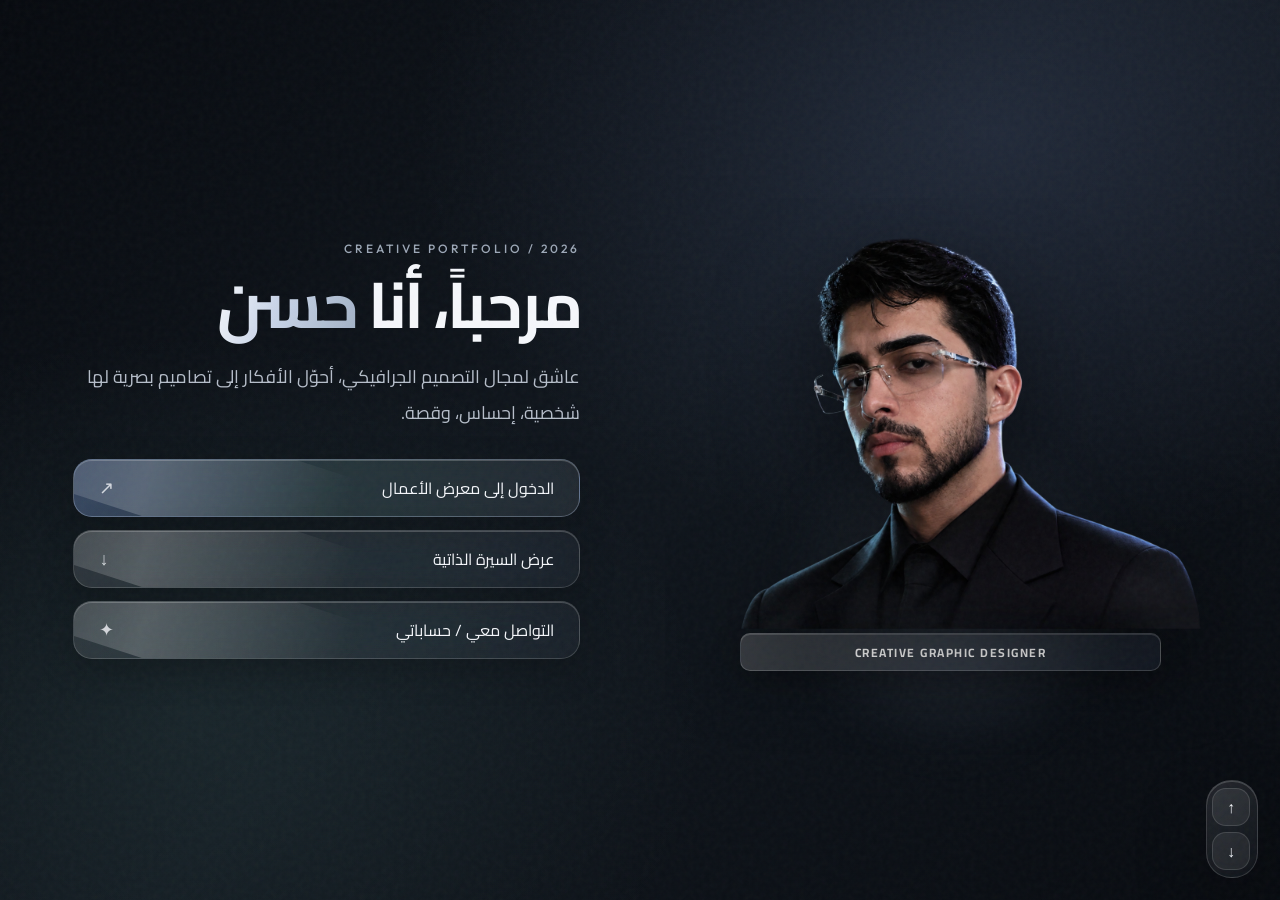
==== index.html @ 88350127 "Adjust portrait label positioning and sizing" ====
<!DOCTYPE html>
<html lang="ar" dir="rtl">
<head>
<meta charset="UTF-8">
<meta name="viewport" content="width=device-width, initial-scale=1.0">
<title>PaiN — Graphic Designer</title>
<style>
@import url('https://fonts.googleapis.com/css2?family=Cairo:wght@400;500;600;700&family=Outfit:wght@400;500;600;700&display=swap');

:root{
  --bg:#080b10;
  --bg2:#10161d;
  --text:#f5f7fb;
  --muted:#a8b0bd;
  --line:rgba(255,255,255,.13);
  --glass:rgba(255,255,255,.065);
  --glass2:rgba(255,255,255,.095);
  --accent:#b9c9ff;
  --accent2:#c8fff2;
  --radius:30px;

  /* حجم صورة الشخصية — غيّر الرقم فقط */
  --portrait-size: min(85vw, 700px);
}

*{box-sizing:border-box}
html{scroll-behavior:smooth}
body{
  margin:0;
  min-width:320px;
  color:var(--text);
  background:
    radial-gradient(900px 650px at 78% 15%, rgba(155,180,255,.13), transparent 65%),
    radial-gradient(800px 600px at 15% 80%, rgba(160,255,235,.07), transparent 65%),
    linear-gradient(135deg,#070a0f 0%,#10161d 48%,#080b10 100%);
  font-family:Cairo,Arial,sans-serif;
  overflow-x:hidden;
}
button,a{font:inherit}
a{text-decoration:none;color:inherit}
button{border:0;color:inherit;cursor:pointer}

.noise{
  position:fixed;inset:0;pointer-events:none;opacity:.035;z-index:100;
  background-image:url("data:image/svg+xml,%3Csvg viewBox='0 0 180 180' xmlns='http://www.w3.org/2000/svg'%3E%3Cfilter id='n'%3E%3CfeTurbulence type='fractalNoise' baseFrequency='.9' numOctaves='4' stitchTiles='stitch'/%3E%3C/filter%3E%3Crect width='100%25' height='100%25' filter='url(%23n)'/%3E%3C/svg%3E");
}
.wrap{width:min(1240px,92vw);margin:auto}
.glass{
  background:linear-gradient(135deg,rgba(255,255,255,.105),rgba(255,255,255,.035));
  border:1px solid rgba(255,255,255,.15);
  box-shadow:inset 0 1px 0 rgba(255,255,255,.18),0 25px 70px rgba(0,0,0,.28);
  backdrop-filter:blur(24px) saturate(140%);
  -webkit-backdrop-filter:blur(24px) saturate(140%);
}
.glass-btn{
  position:relative;overflow:hidden;
  display:inline-flex;align-items:center;justify-content:center;gap:12px;
  min-height:58px;padding:0 25px;border-radius:19px;
  background:linear-gradient(120deg,rgba(255,255,255,.12),rgba(255,255,255,.045));
  border:1px solid rgba(255,255,255,.16);
  box-shadow:inset 0 1px 0 rgba(255,255,255,.2),0 12px 35px rgba(0,0,0,.22);
  backdrop-filter:blur(20px) saturate(145%);
  transition:.35s ease;
}
.glass-btn:before{
  content:"";position:absolute;inset:-80% 45% auto -25%;height:180%;
  background:linear-gradient(90deg,transparent,rgba(255,255,255,.2),transparent);
  transform:rotate(18deg);transition:.6s ease;pointer-events:none;
}
.glass-btn:hover{transform:translateY(-3px);border-color:rgba(210,225,255,.34);box-shadow:inset 0 1px 0 rgba(255,255,255,.25),0 18px 45px rgba(0,0,0,.32)}
.glass-btn:hover:before{left:105%}
.primary{background:linear-gradient(110deg,rgba(150,185,255,.3),rgba(195,255,240,.13),rgba(255,255,255,.08));border-color:rgba(205,225,255,.3)}
.eyebrow{font:500 12px Outfit,Arial;letter-spacing:.25em;color:#9da8b7;text-transform:uppercase}
.muted{color:var(--muted)}

#home{
  min-height:100vh;display:grid;place-items:center;position:relative;padding:55px 0;
}
.home-grid{
  width:min(1400px,94vw);display:grid;grid-template-columns:1fr 1fr;
  align-items:center;gap:50px;direction:ltr;
}
.home-copy{direction:rtl;padding:35px}
.home-copy h1{font-size:clamp(40px,5vw,76px);line-height:1.08;margin:15px 0 18px;letter-spacing:-.04em}
.home-copy h1 span{
  background:linear-gradient(110deg,#fff,#c8d4e8 45%,#9eaec2);
  -webkit-background-clip:text;background-clip:text;color:transparent;
}
.home-copy p{font-size:18px;line-height:2;color:#b6beca;max-width:600px;margin:0 0 28px}
.home-actions{display:grid;gap:13px;max-width:510px}
.home-actions .glass-btn{justify-content:space-between;text-align:right}
.home-actions .icon{font-size:18px;opacity:.8}
.portrait-side{min-height:650px;display:grid;place-items:end center;position:relative}
.portrait-glow{position:absolute;width:65%;aspect-ratio:1;border-radius:50%;background:radial-gradient(circle,rgba(190,215,255,.16),transparent 65%);filter:blur(25px)}
.portrait{
  width:var(--portrait-size);max-width:100%;height:auto;max-height:78vh;object-fit:contain;
  position:relative;z-index:2;
   -webkit-mask-image:linear-gradient(
    to bottom,
    #000 70%,
    rgba(0,0,0,.8) 82%,
    transparent 100%
  );
  mask-image:linear-gradient(
    to bottom,
    #000 70%,
    rgba(0,0,0,.8) 82%,
    transparent 100%
  );
  mask-image:linear-gradient(to bottom,#000 70%,rgba(0,0,0,.72) 82%,transparent 100%);
  filter:drop-shadow(0 35px 50px rgba(0,0,0,.5));
}
.portrait-label{
  position:absolute;
  right:14%;
  bottom:16%;
  width:73%;
  height:38px;

  display:flex;
  align-items:center;
  justify-content:center;

  padding:0 18px;
  box-sizing:border-box;

  border:1px solid rgba(255,255,255,.18);
  border-radius:10px;

  background:linear-gradient(
    135deg,
    rgba(255,255,255,.18),
    rgba(150,190,255,.08)
  );

  backdrop-filter:blur(10px);
  -webkit-backdrop-filter:blur(10px);

  box-shadow:
    inset 0 1px 0 rgba(255,255,255,.15),
    0 10px 30px rgba(0,0,0,.25);

  color:#fff;
  font-size:12px;
  font-weight:700;
  letter-spacing:1.5px;
  white-space:nowrap;
}

#portfolio{display:none;min-height:100vh}
#portfolio.active{display:block;animation:pageIn .7s ease both}
@keyframes pageIn{from{opacity:0;transform:translateY(25px)}to{opacity:1;transform:none}}
.nav{
  position:sticky;top:15px;z-index:20;width:min(1240px,92vw);margin:15px auto 0;
  border-radius:22px;padding:10px;display:flex;justify-content:space-between;align-items:center;
}
.brand{font:700 22px Outfit,Arial;letter-spacing:.04em}
.nav small{color:#9ca7b6}
.hero{padding:120px 0 55px;text-align:center}
.hero h2{
  font-size:clamp(70px,12vw,120px);line-height:1.4;margin:0 auto 25px;max-width:1100px;
  font-weight:600;letter-spacing:-.055em;
  background:linear-gradient(120deg,#fff 5%,#d9e0ea 48%,#aab8c8 100%);
  -webkit-background-clip:text;background-clip:text;color:transparent;
}
.hero h2 .line{display:block}
.hero p{color:#aeb6c3;max-width:700px;margin:0 auto 30px;line-height:2;font-size:16px}
.hero-actions{display:flex;justify-content:center;gap:12px;flex-wrap:wrap}

.explore-panel{
  max-height:0;opacity:0;overflow:hidden;transform:translateY(-20px);
  transition:.55s ease;margin:auto;width:min(1050px,92vw);
}
.explore-panel.open{max-height:500px;opacity:1;transform:none;margin-top:28px}
.category-grid{display:grid;grid-template-columns:repeat(4,1fr);gap:10px;padding:12px;border-radius:27px}
.category{
  min-height:100px;border-radius:20px;display:grid;place-items:center;text-align:center;
  background:linear-gradient(135deg,rgba(255,255,255,.08),rgba(255,255,255,.025));
  border:1px solid rgba(255,255,255,.11);transition:.3s;
}
.category:hover{background:linear-gradient(135deg,rgba(190,210,255,.16),rgba(255,255,255,.04));transform:translateY(-3px)}

.gallery{padding:55px 0 130px}
.filters{display:flex;gap:10px;flex-wrap:wrap;margin-bottom:28px}
.filter{padding:11px 18px;border-radius:14px;background:rgba(255,255,255,.045);border:1px solid var(--line);color:#aeb6c3;transition:.25s}
.filter.active,.filter:hover{color:white;background:rgba(255,255,255,.1)}
.gallery-grid{
  display:grid;
  grid-template-columns:repeat(4, minmax(0, 1fr));
  gap:18px;
  align-items:start;
}
.card{
  break-inside:avoid;margin:0 0 18px;position:relative;border-radius:24px;overflow:hidden;
  background:#11161d;border:1px solid rgba(255,255,255,.1);
  box-shadow:0 20px 50px rgba(0,0,0,.25);
}
.card img{display:block;width:100%;height:auto;transition:.5s}
.img-error{padding:35px 15px;text-align:center;color:#9da7b5;font-size:13px;direction:ltr}
.card:hover img{transform:scale(1.025)}
.card{cursor:zoom-in}

.landscape-pair{
  display:grid;
  gap:18px;
  align-content:start;
  min-width:0;
}
.landscape-pair .card{
  margin:0;
}
.landscape-pair.hidden{
  display:none;
}

.lightbox{
  position:fixed;inset:0;z-index:200;display:none;place-items:center;
  padding:25px;background:rgba(3,6,10,.88);backdrop-filter:blur(12px);
  -webkit-backdrop-filter:blur(12px);cursor:zoom-out;
}
.lightbox.open{display:grid;animation:lightboxIn .25s ease both}
.lightbox img{
  display:block;max-width:94vw;max-height:94vh;width:auto;height:auto;
  object-fit:contain;border-radius:12px;box-shadow:0 30px 90px rgba(0,0,0,.6);
  cursor:default;
}
@keyframes lightboxIn{from{opacity:0}to{opacity:1}}

.empty{padding:70px 20px;text-align:center;color:#8994a4;border:1px dashed var(--line);border-radius:25px;display:none}
.card.hidden{display:none}

.contact{
  padding:90px 0 140px;display:grid;grid-template-columns:1fr 1fr;gap:20px;
}
.contact-box{padding:45px;border-radius:32px}
.contact h3{font-size:38px;margin:0 0 10px}
.contact p{color:#9da7b5;line-height:1.9}
.contact-actions{display:flex;gap:12px;flex-wrap:wrap}

.floating{
  position:fixed;right:22px;bottom:22px;z-index:50;width:52px;padding:7px;border-radius:25px;
  display:grid;gap:6px;
}
.float-btn{width:38px;height:38px;border-radius:14px;background:rgba(255,255,255,.07);border:1px solid rgba(255,255,255,.13);transition:.25s}
.float-btn:hover{background:rgba(255,255,255,.15)}

.reveal{opacity:0;transform:translateY(28px);transition:.7s ease}
.reveal.show{opacity:1;transform:none}

@media(max-width:800px){
  .home-grid{grid-template-columns:1fr;gap:0}
  #home{padding:0 0 50px}
  .portrait-side{order:-1;min-height:54vh}
  .portrait{width:min(82vw,520px);max-height:54vh}
  .portrait-label{bottom:10px}
  .home-copy{text-align:center;padding:15px 10px}
  .home-copy h1{font-size:42px}
  .home-copy p{font-size:15px}
  .home-actions{margin:auto}
  .home-actions .glass-btn{justify-content:center}
  .nav{position:relative}
  .hero{padding:70px 0 35px}
  .hero h2{font-size:45px}
  .category-grid{grid-template-columns:1fr 1fr}
  .gallery-grid{grid-template-columns:repeat(2,minmax(0,1fr));gap:10px}
  .landscape-pair{gap:10px}
  .contact{grid-template-columns:1fr;padding-bottom:100px}
  .contact-box{padding:30px}
}
@media(max-width:480px){
  .category-grid{grid-template-columns:1fr}
  .hero h2{font-size:38px}
  .glass-btn{width:100%}
  .hero-actions{display:grid}
}
</style>
</head>
<body>
<div class="noise"></div>

<section id="home">
  <div class="home-grid">
    <div class="home-copy">
      <div class="eyebrow">CREATIVE PORTFOLIO / 2026</div>
      <h1>مرحباً، أنا <span>حسن</span></h1>
      <p>عاشق لمجال التصميم الجرافيكي، أحوّل الأفكار إلى تصاميم بصرية لها شخصية، إحساس، وقصة.</p>
      <div class="home-actions">
        <button class="glass-btn primary" onclick="openPortfolio()">الدخول إلى معرض الأعمال <span class="icon">↗</span></button>
        <button class="glass-btn" onclick="scrollToContact()">عرض السيرة الذاتية <span class="icon">↓</span></button>
        <button class="glass-btn" onclick="scrollToContact()">التواصل معي / حساباتي <span class="icon">✦</span></button>
      </div>
    </div>

    <div class="portrait-side">
      <div class="portrait-glow"></div>
      <img class="portrait" src="image/1.png" alt="Hassan portrait">
      <div class="portrait-label">CREATIVE GRAPHIC DESIGNER</div>
    </div>
  </div>
</section>

<section id="portfolio">
  <nav class="nav glass">
    <div class="brand">PaiN<span style="opacity:.35">.</span></div>
    <small>GRAPHIC DESIGN / PORTFOLIO</small>
    <button class="glass-btn" style="min-height:42px;padding:0 16px;border-radius:14px" onclick="goHome()">الرئيسية</button>
  </nav>

  <header class="hero wrap reveal">
    <div class="eyebrow">VISUAL STORIES / SELECTED WORK</div>
    <h2><span class="line">أحوّل الأفكار</span><span class="line">إلى تصاميم تُروى</span></h2>
    <p>مساحة مختارة من أعمالي في التصميم الجرافيكي، من المحتوى الرقمي إلى التصاميم المطبوعة والهويات البصرية.</p>
    <div class="hero-actions">
      <button class="glass-btn primary" id="exploreBtn" onclick="toggleExplore()">استكشف أعمالي <span>✦</span></button>
      <button class="glass-btn" onclick="scrollToContact()">تواصل معي <span>↘</span></button>
    </div>

    <div class="explore-panel" id="explorePanel">
      <div class="category-grid glass">
        <button class="category" onclick="filterWorks('Gaming')">Gaming</button>
        <button class="category" onclick="filterWorks('social')">Social Media Posts</button>
        <button class="category" onclick="filterWorks('brand')">Business Card</button>
      </div>
    </div>
  </header>

  <section class="gallery wrap reveal" id="works">
    <div class="filters">
      <button class="filter active" data-filter="all" onclick="filterWorks('all')">الكل</button>
      <button class="filter" data-filter="social" onclick="filterWorks('social')">Social Media Posts</button>
      <button class="filter" data-filter="gaming" onclick="filterWorks('Gaming')">Gaming</button>
      <button class="filter" data-filter="brand" onclick="filterWorks('brand')">Business Card</button>
    </div>

    <div class="gallery-grid" id="gallery"></div>
    <div class="empty" id="empty">أضف صورك إلى مجلد القسم ثم ستظهر هنا تلقائياً عند فتح الموقع.</div>
  </section>

  <section class="contact wrap reveal" id="contact">
    <div class="contact-box glass">
      <div class="eyebrow">CONTACT</div>
      <h3>خلّينا نصنع شيئاً مميزاً.</h3>
      <p>للتعاون، المشاريع، أو الاستفسارات، يمكنك التواصل معي عبر البريد أو حساباتي.</p>
      <div class="contact-actions">
        <a class="glass-btn primary" href="mailto:YOUR_EMAIL@example.com">تواصل معي عبر البريد ↗</a>
        <a class="glass-btn" href="https://instagram.com/" target="_blank" rel="noopener">حساباتي ↗</a>
      </div>
    </div>
    <div class="contact-box glass">
      <div class="eyebrow">ABOUT</div>
      <h3>Graphic Designer</h3>
      <p>تصميم سوشال ميديا، Gaming، Print Design، Business والمزيد. استبدل هذا النص بمعلوماتك وسيرتك المختصرة.</p>
      <button class="glass-btn" onclick="goHome()">العودة للصفحة الرئيسية ↑</button>
    </div>
  </section>
</section>

<div class="lightbox" id="lightbox" aria-hidden="true">
  <img id="lightboxImage" src="" alt="عرض التصميم">
</div>

<div class="floating glass">
  <button class="float-btn" title="إلى الأعلى" onclick="window.scrollTo({top:0,behavior:'smooth'})">↑</button>
  <button class="float-btn" title="إلى الأسفل" onclick="window.scrollTo({top:document.body.scrollHeight,behavior:'smooth'})">↓</button>
</div>

<script>
const folders = {
  social: "image/social/",
  Gaming: "image/Gaming/",
  brand: "image/Business Card/"
};

/*
  ضع أسماء الصور هنا.
  المثال الحالي يجهز صورتين لكل قسم:
  1.jpg و 2.jpg
  ويمكنك إضافة المزيد بنفس الطريقة: "3.jpg", "4.jpg"...
*/
const works = [
  {type:"social", files:["1 (1).jpg","1 (2).jpg","1 (3).jpg","1 (4).jpg","1 (5).jpg","1 (6).jpg","1 (7).jpg","1 (8).jpg","1 (10).jpg","1 (21).jpg","1 (23).jpg","1 (24).jpg","1 (15).jpg","1 (17).jpg","1 (18).jpg","1 (22).jpg","1 (25).jpg","1 (27).jpg","1 (28).jpg","1 (26).jpg","1 (33).jpg","1 (34).jpg","1 (34).jpg","1 (36).jpg","1 (37).jpg","1 (38).jpg","1 (39).jpg","1 (40).jpg","1 (29).jpg","1 (30).jpg","1 (31).jpg","1 (32).jpg","k (1).jpg","k (2).jpg","k (3).jpg","k (4).jpg"]},
  {type:"Gaming", files:["1 (1).jpg","1 (10).jpg","1 (11).jpg","1 (12).jpg","1 (13).jpg","1 (14).jpg","1 (15).jpg","1 (16).jpg","1 (17).jpg"]},
  {type:"brand", files:["1.jpg","1 (1).jpg","1 (2).jpg","1 (3).jpg","1 (4).jpg","1 (5).jpg","1 (6).jpg","1 (7).jpg","1 (8).jpg","1 (9).jpg","1 (10).jpg","1 (11).jpg","1 (12).jpg","1 (13).jpg","1 (14).jpg","1 (15).jpg","1 (16).jpg","1 (17).jpg"]}
];

function organizeGallery(){
  const gallery=document.getElementById("gallery");
  const cards=[...gallery.querySelectorAll(":scope > .card")];

  // Remove old pair wrappers and put cards back directly in the grid.
  gallery.querySelectorAll(":scope > .landscape-pair").forEach(pair=>{
    [...pair.children].forEach(card=>gallery.appendChild(card));
    pair.remove();
  });

  const landscape=[];
  cards.forEach(card=>{
    const img=card.querySelector("img");
    if(img && img.naturalWidth && img.naturalHeight){
      if(img.naturalWidth > img.naturalHeight) landscape.push(card);
    }
  });

  // Pair horizontal images two-by-two. Portrait images remain untouched.
  for(let i=0;i<landscape.length;i+=2){
    if(!landscape[i+1]) break;
    const pair=document.createElement("div");
    pair.className="landscape-pair";
    gallery.insertBefore(pair, landscape[i]);
    pair.appendChild(landscape[i]);
    pair.appendChild(landscape[i+1]);
  }
}

function buildGallery(){
  const gallery=document.getElementById("gallery");
  gallery.innerHTML="";
  works.forEach(group=>{
    group.files.forEach(file=>{
      const card=document.createElement("article");
      card.className="card reveal-card";
      card.dataset.type=group.type;
      const src = folders[group.type] + encodeURIComponent(file);
      card.innerHTML = `<img src="${src}" alt="${group.type} design" loading="lazy">
        <div class="img-error" hidden>تعذر تحميل الصورة: ${src}</div>`;
      const img = card.querySelector("img");
      img.addEventListener("error", () => {
        img.style.display = "none";
        card.querySelector(".img-error").hidden = false;
      });
      card.addEventListener("click", () => openLightbox(src, group.type + " design"));
      img.addEventListener("load", organizeGallery);
      gallery.appendChild(card);
    });
  });
}
buildGallery();
setTimeout(organizeGallery, 250);

function openPortfolio(){
  document.getElementById("home").style.display="none";
  const p=document.getElementById("portfolio");
  p.classList.add("active");
  window.scrollTo({top:0,behavior:"smooth"});
  setTimeout(()=>document.querySelectorAll(".reveal").forEach(x=>x.classList.add("show")),100);
}
function goHome(){
  document.getElementById("portfolio").classList.remove("active");
  document.getElementById("home").style.display="grid";
  window.scrollTo({top:0,behavior:"smooth"});
}
function toggleExplore(){
  document.getElementById("explorePanel").classList.toggle("open");
}
function filterWorks(type){
  document.querySelectorAll(".filter").forEach(x=>x.classList.toggle("active",x.dataset.filter===type));
  document.querySelectorAll(".card").forEach(card=>{
    card.classList.toggle("hidden",type!=="all" && card.dataset.type!==type);
  });
  document.querySelectorAll(".landscape-pair").forEach(pair=>{
    const visibleCards=[...pair.children].filter(card=>!card.classList.contains("hidden"));
    pair.classList.toggle("hidden",visibleCards.length===0);
  });
  const panel=document.getElementById("explorePanel");
  if(type!=="all" && panel.classList.contains("open")){
    setTimeout(()=>document.getElementById("works").scrollIntoView({behavior:"smooth",block:"start"}),180);
  }
}
function scrollToContact(){
  if(!document.getElementById("portfolio").classList.contains("active")) openPortfolio();
  setTimeout(()=>document.getElementById("contact").scrollIntoView({behavior:"smooth",block:"start"}),180);
}

const lightbox=document.getElementById("lightbox");
const lightboxImage=document.getElementById("lightboxImage");

function openLightbox(src, alt){
  lightboxImage.src=src;
  lightboxImage.alt=alt;
  lightbox.classList.add("open");
  lightbox.setAttribute("aria-hidden","false");
  document.body.style.overflow="hidden";
}

function closeLightbox(){
  lightbox.classList.remove("open");
  lightbox.setAttribute("aria-hidden","true");
  lightboxImage.src="";
  document.body.style.overflow="";
}

lightbox.addEventListener("click", (e)=>{
  if(e.target===lightbox) closeLightbox();
});

document.addEventListener("keydown", (e)=>{
  if(e.key==="Escape" && lightbox.classList.contains("open")) closeLightbox();
});

const observer=new IntersectionObserver(entries=>{
  entries.forEach(e=>{if(e.isIntersecting)e.target.classList.add("show")});
},{threshold:.12});
document.querySelectorAll(".reveal").forEach(el=>observer.observe(el));
</script>
</body>
</html>
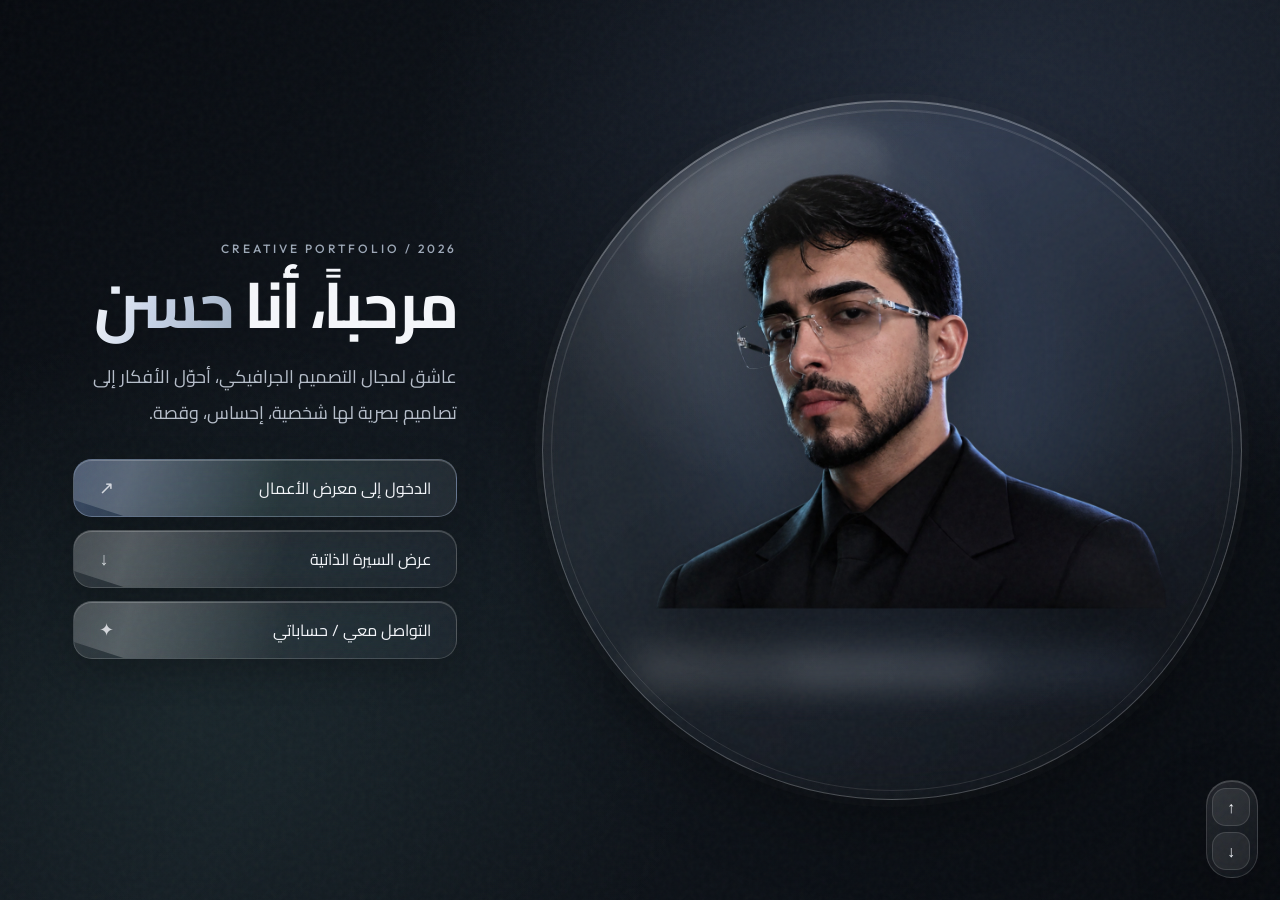
==== commit e67b0db3: "Update index.html" ====
--- a/index.html
+++ b/index.html
@@ -1,3 +1,4 @@
+
 
 <!DOCTYPE html>
 <html lang="ar" dir="rtl">
@@ -91,25 +92,80 @@
 .home-actions{display:grid;gap:13px;max-width:510px}
 .home-actions .glass-btn{justify-content:space-between;text-align:right}
 .home-actions .icon{font-size:18px;opacity:.8}
-.portrait-side{min-height:650px;display:grid;place-items:end center;position:relative}
-.portrait-glow{position:absolute;width:65%;aspect-ratio:1;border-radius:50%;background:radial-gradient(circle,rgba(190,215,255,.16),transparent 65%);filter:blur(25px)}
+.portrait-side{
+  min-height:650px;
+  display:grid;
+  place-items:center;
+  position:relative;
+  isolation:isolate;
+}
+.portrait-glow{
+  position:absolute;
+  width:min(76%,620px);
+  aspect-ratio:1;
+  border-radius:50%;
+  background:radial-gradient(circle,rgba(190,215,255,.18) 0%,rgba(150,190,255,.07) 42%,transparent 70%);
+  filter:blur(25px);
+  z-index:0;
+}
+.portrait-frame{
+  position:relative;
+  z-index:1;
+  width:min(var(--portrait-size),700px);
+  aspect-ratio:1;
+  display:grid;
+  place-items:center;
+  border-radius:50%;
+  overflow:hidden;
+  background:
+    radial-gradient(circle at 32% 22%,rgba(255,255,255,.16),transparent 32%),
+    linear-gradient(145deg,rgba(255,255,255,.105),rgba(255,255,255,.035));
+  border:1px solid rgba(255,255,255,.22);
+  box-shadow:
+    inset 0 1px 0 rgba(255,255,255,.30),
+    inset 0 -20px 45px rgba(0,0,0,.12),
+    0 25px 70px rgba(0,0,0,.34),
+    0 0 0 7px rgba(255,255,255,.025);
+  backdrop-filter:blur(18px) saturate(140%);
+  -webkit-backdrop-filter:blur(18px) saturate(140%);
+}
+.portrait-frame:before{
+  content:"";
+  position:absolute;
+  inset:8px;
+  border-radius:50%;
+  border:1px solid rgba(255,255,255,.10);
+  box-shadow:inset 0 1px 0 rgba(255,255,255,.12);
+  pointer-events:none;
+  z-index:3;
+}
+.portrait-frame:after{
+  content:"";
+  position:absolute;
+  width:38%;
+  height:18%;
+  top:6%;
+  left:13%;
+  border-radius:50%;
+  background:linear-gradient(180deg,rgba(255,255,255,.16),transparent);
+  transform:rotate(-24deg);
+  filter:blur(9px);
+  pointer-events:none;
+  z-index:3;
+}
 .portrait{
-  width:var(--portrait-size);max-width:100%;height:auto;max-height:78vh;object-fit:contain;
-  position:relative;z-index:2;
-   -webkit-mask-image:linear-gradient(
-    to bottom,
-    #000 70%,
-    rgba(0,0,0,.8) 82%,
-    transparent 100%
-  );
-  mask-image:linear-gradient(
-    to bottom,
-    #000 70%,
-    rgba(0,0,0,.8) 82%,
-    transparent 100%
-  );
-  mask-image:linear-gradient(to bottom,#000 70%,rgba(0,0,0,.72) 82%,transparent 100%);
-  filter:drop-shadow(0 35px 50px rgba(0,0,0,.5));
+  width:92%;
+  height:92%;
+  max-width:none;
+  max-height:none;
+  object-fit:contain;
+  object-position:center center;
+  position:relative;
+  z-index:2;
+  display:block;
+  filter:drop-shadow(0 28px 38px rgba(0,0,0,.42));
+       border-radius:50%;
+  /* لا يوجد blur أو mask على الصورة نفسها */
 }
 .portrait-label{
   position:absolute;
@@ -252,7 +308,8 @@
   .home-grid{grid-template-columns:1fr;gap:0}
   #home{padding:0 0 50px}
   .portrait-side{order:-1;min-height:54vh}
-  .portrait{width:min(82vw,520px);max-height:54vh}
+  .portrait-frame{width:min(82vw,520px)}
+  .portrait{width:92%;height:92%}
   .portrait-label{bottom:10px}
   .home-copy{text-align:center;padding:15px 10px}
   .home-copy h1{font-size:42px}
@@ -274,6 +331,162 @@
   .glass-btn{width:100%}
   .hero-actions{display:grid}
 }
+
+/* ===== Social Accounts Popup ===== */
+.social-modal{
+  position:fixed;
+  inset:0;
+  z-index:9999;
+  display:grid;
+  place-items:center;
+  padding:20px;
+  opacity:0;
+  visibility:hidden;
+  pointer-events:none;
+  transition:opacity .25s ease, visibility .25s ease;
+}
+.social-modal.is-open{
+  opacity:1;
+  visibility:visible;
+  pointer-events:auto;
+}
+.social-modal-backdrop{
+  position:absolute;
+  inset:0;
+  background:rgba(3,6,10,.68);
+  backdrop-filter:blur(9px);
+  -webkit-backdrop-filter:blur(9px);
+}
+.social-modal-box{
+  position:relative;
+  width:min(92vw,520px);
+  padding:30px;
+  border:1px solid rgba(255,255,255,.16);
+  border-radius:28px;
+  background:
+    radial-gradient(circle at 20% 0%,rgba(255,255,255,.10),transparent 34%),
+    linear-gradient(145deg,rgba(255,255,255,.105),rgba(255,255,255,.035));
+  box-shadow:
+    inset 0 1px 0 rgba(255,255,255,.18),
+    0 30px 90px rgba(0,0,0,.52);
+  backdrop-filter:blur(24px) saturate(145%);
+  -webkit-backdrop-filter:blur(24px) saturate(145%);
+  transform:translateY(12px) scale(.97);
+  transition:transform .28s cubic-bezier(.2,.8,.2,1);
+}
+.social-modal.is-open .social-modal-box{
+  transform:translateY(0) scale(1);
+}
+.social-modal-close{
+  position:absolute;
+  top:14px;
+  right:14px;
+  width:36px;
+  height:36px;
+  border:1px solid rgba(255,255,255,.13);
+  border-radius:50%;
+  color:rgba(255,255,255,.82);
+  background:rgba(255,255,255,.055);
+  font-size:24px;
+  line-height:1;
+  cursor:pointer;
+  transition:.2s ease;
+}
+.social-modal-close:hover{
+  background:rgba(255,255,255,.12);
+  transform:rotate(90deg);
+}
+.social-modal-head{
+  text-align:center;
+  margin-bottom:22px;
+}
+.social-modal-kicker{
+  display:block;
+  margin-bottom:7px;
+  font-size:10px;
+  letter-spacing:2.5px;
+  color:rgba(200,255,242,.68);
+}
+.social-modal-head h3{
+  margin:0;
+  font-size:28px;
+  color:#fff;
+}
+.social-modal-head p{
+  margin:8px 0 0;
+  color:rgba(255,255,255,.55);
+  font-size:13px;
+}
+.social-grid{
+  display:grid;
+  grid-template-columns:repeat(2,1fr);
+  gap:12px;
+}
+.social-item{
+  min-height:82px;
+  display:flex;
+  align-items:center;
+  gap:12px;
+  padding:14px 16px;
+  border:1px solid rgba(255,255,255,.10);
+  border-radius:18px;
+  color:#fff;
+  text-decoration:none;
+  background:rgba(255,255,255,.045);
+  box-shadow:inset 0 1px 0 rgba(255,255,255,.07);
+  transition:transform .22s ease, background .22s ease, border-color .22s ease;
+}
+.social-item:hover{
+  transform:translateY(-3px);
+  background:rgba(255,255,255,.09);
+  border-color:rgba(255,255,255,.20);
+}
+.social-icon{
+  width:46px;
+  height:46px;
+  flex:0 0 46px;
+  display:grid;
+  place-items:center;
+  border-radius:15px;
+  border:1px solid rgba(255,255,255,.12);
+  background:linear-gradient(145deg,rgba(255,255,255,.13),rgba(255,255,255,.035));
+  box-shadow:inset 0 1px 0 rgba(255,255,255,.16);
+  font-size:12px;
+  font-weight:800;
+  letter-spacing:.5px;
+}
+.social-item span:last-child{
+  flex:1;
+  width:100%;
+  text-align:center;
+  font-size:15px;
+  font-weight:700;
+  white-space:nowrap;
+}
+.social-logo{
+  overflow:hidden;
+  display:grid;
+  place-items:center;
+  padding:7px;
+}
+.social-logo img{
+  width:100%;
+  height:100%;
+  object-fit:contain;
+  display:block;
+  border-radius:11px;
+}
+.social-logo svg{
+  width:100%;
+  height:100%;
+  display:block;
+}
+@media(max-width:520px){
+  .social-modal-box{padding:26px 18px 20px;border-radius:24px}
+  .social-grid{grid-template-columns:1fr}
+  .social-item{min-height:70px}
+}
+
 </style>
 </head>
 <body>
@@ -294,7 +507,9 @@
 
     <div class="portrait-side">
       <div class="portrait-glow"></div>
-      <img class="portrait" src="image/1.png" alt="Hassan portrait">
+      <div class="portrait-frame">
+        <img class="portrait" src="image/1.png">
+          </div>
       <div class="portrait-label">CREATIVE GRAPHIC DESIGNER</div>
     </div>
   </div>
@@ -309,7 +524,7 @@
 
   <header class="hero wrap reveal">
     <div class="eyebrow">VISUAL STORIES / SELECTED WORK</div>
-    <h2><span class="line">أحوّل الأفكار</span><span class="line">إلى تصاميم تُروى</span></h2>
+    <h2><span class="line">أحوّل الأفكار</span><span class="line">إلى تصاميم تُرى</span></h2>
     <p>مساحة مختارة من أعمالي في التصميم الجرافيكي، من المحتوى الرقمي إلى التصاميم المطبوعة والهويات البصرية.</p>
     <div class="hero-actions">
       <button class="glass-btn primary" id="exploreBtn" onclick="toggleExplore()">استكشف أعمالي <span>✦</span></button>
@@ -503,5 +718,80 @@
 },{threshold:.12});
 document.querySelectorAll(".reveal").forEach(el=>observer.observe(el));
 </script>
+
+<!-- Social Accounts Modal -->
+<div class="social-modal" id="socialModal" aria-hidden="true">
+  <div class="social-modal-backdrop" data-close-social></div>
+
+  <div class="social-modal-box" role="dialog" aria-modal="true" aria-labelledby="socialModalTitle">
+    <button class="social-modal-close" type="button" aria-label="إغلاق" data-close-social>×</button>
+
+    <div class="social-modal-head">
+      <span class="social-modal-kicker">MY SOCIAL ACCOUNTS</span>
+      <h3 id="socialModalTitle">حساباتي</h3>
+      <p>اختر المنصة التي تريد زيارتي عليها</p>
+    </div>
+
+    <div class="social-grid">
+      <a class="social-item whatsapp" href="https://wa.me/YOUR_WHATSAPP" target="_blank" rel="noopener noreferrer">
+        <span class="social-icon social-logo"><img src="[data-uri]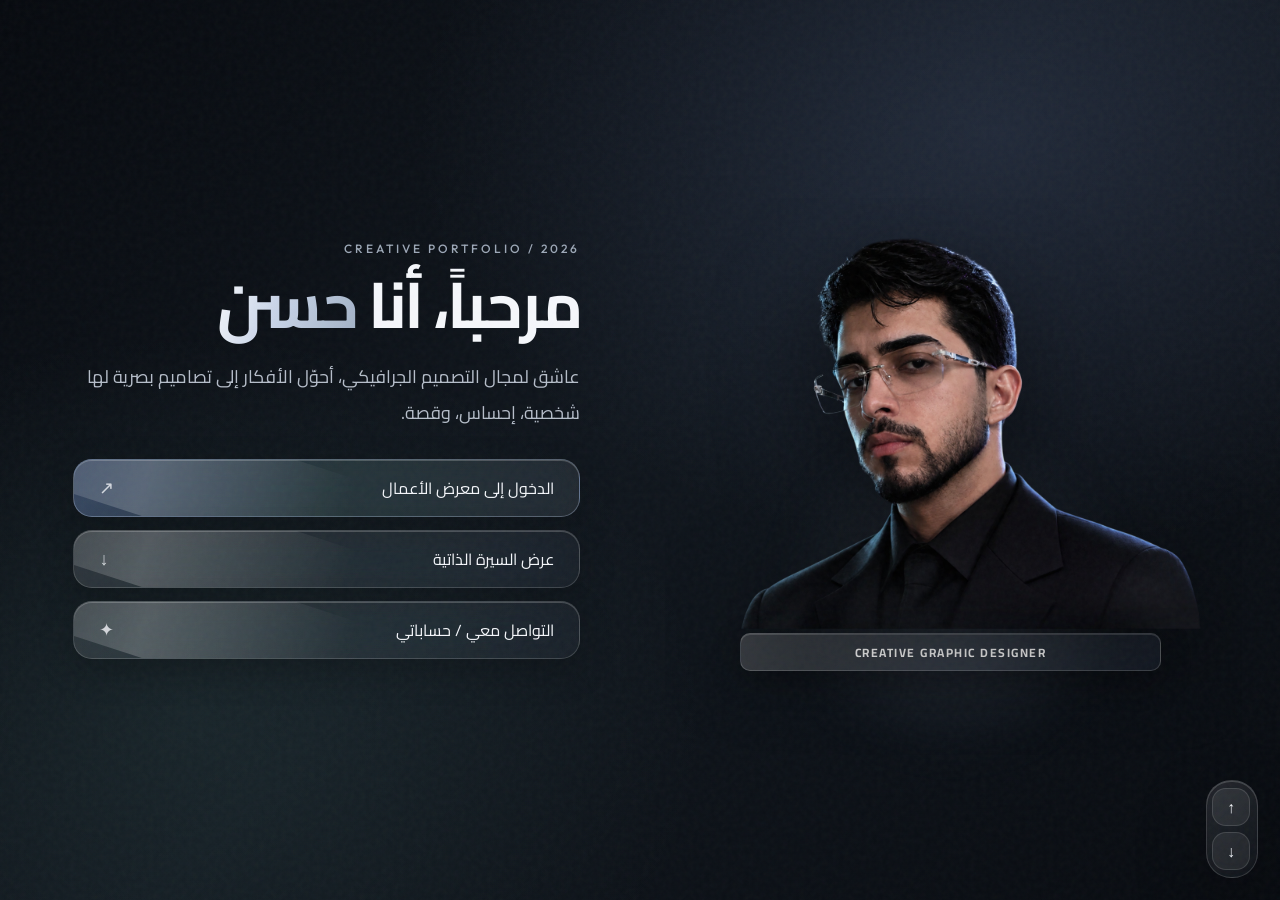
==== commit 45aa3092: "Update index.html" ====
--- a/index.html
+++ b/index.html
@@ -92,80 +92,25 @@
 .home-actions{display:grid;gap:13px;max-width:510px}
 .home-actions .glass-btn{justify-content:space-between;text-align:right}
 .home-actions .icon{font-size:18px;opacity:.8}
-.portrait-side{
-  min-height:650px;
-  display:grid;
-  place-items:center;
-  position:relative;
-  isolation:isolate;
-}
-.portrait-glow{
-  position:absolute;
-  width:min(76%,620px);
-  aspect-ratio:1;
-  border-radius:50%;
-  background:radial-gradient(circle,rgba(190,215,255,.18) 0%,rgba(150,190,255,.07) 42%,transparent 70%);
-  filter:blur(25px);
-  z-index:0;
-}
-.portrait-frame{
-  position:relative;
-  z-index:1;
-  width:min(var(--portrait-size),700px);
-  aspect-ratio:1;
-  display:grid;
-  place-items:center;
-  border-radius:50%;
-  overflow:hidden;
-  background:
-    radial-gradient(circle at 32% 22%,rgba(255,255,255,.16),transparent 32%),
-    linear-gradient(145deg,rgba(255,255,255,.105),rgba(255,255,255,.035));
-  border:1px solid rgba(255,255,255,.22);
-  box-shadow:
-    inset 0 1px 0 rgba(255,255,255,.30),
-    inset 0 -20px 45px rgba(0,0,0,.12),
-    0 25px 70px rgba(0,0,0,.34),
-    0 0 0 7px rgba(255,255,255,.025);
-  backdrop-filter:blur(18px) saturate(140%);
-  -webkit-backdrop-filter:blur(18px) saturate(140%);
-}
-.portrait-frame:before{
-  content:"";
-  position:absolute;
-  inset:8px;
-  border-radius:50%;
-  border:1px solid rgba(255,255,255,.10);
-  box-shadow:inset 0 1px 0 rgba(255,255,255,.12);
-  pointer-events:none;
-  z-index:3;
-}
-.portrait-frame:after{
-  content:"";
-  position:absolute;
-  width:38%;
-  height:18%;
-  top:6%;
-  left:13%;
-  border-radius:50%;
-  background:linear-gradient(180deg,rgba(255,255,255,.16),transparent);
-  transform:rotate(-24deg);
-  filter:blur(9px);
-  pointer-events:none;
-  z-index:3;
-}
+.portrait-side{min-height:650px;display:grid;place-items:end center;position:relative}
+.portrait-glow{position:absolute;width:65%;aspect-ratio:1;border-radius:50%;background:radial-gradient(circle,rgba(190,215,255,.16),transparent 65%);filter:blur(25px)}
 .portrait{
-  width:92%;
-  height:92%;
-  max-width:none;
-  max-height:none;
-  object-fit:contain;
-  object-position:center center;
-  position:relative;
-  z-index:2;
-  display:block;
-  filter:drop-shadow(0 28px 38px rgba(0,0,0,.42));
-       border-radius:50%;
-  /* لا يوجد blur أو mask على الصورة نفسها */
+  width:var(--portrait-size);max-width:100%;height:auto;max-height:78vh;object-fit:contain;
+  position:relative;z-index:2;
+   -webkit-mask-image:linear-gradient(
+    to bottom,
+    #000 70%,
+    rgba(0,0,0,.8) 82%,
+    transparent 100%
+  );
+  mask-image:linear-gradient(
+    to bottom,
+    #000 70%,
+    rgba(0,0,0,.8) 82%,
+    transparent 100%
+  );
+  mask-image:linear-gradient(to bottom,#000 70%,rgba(0,0,0,.72) 82%,transparent 100%);
+  filter:drop-shadow(0 35px 50px rgba(0,0,0,.5));
 }
 .portrait-label{
   position:absolute;
@@ -308,8 +253,7 @@
   .home-grid{grid-template-columns:1fr;gap:0}
   #home{padding:0 0 50px}
   .portrait-side{order:-1;min-height:54vh}
-  .portrait-frame{width:min(82vw,520px)}
-  .portrait{width:92%;height:92%}
+  .portrait{width:min(82vw,520px);max-height:54vh}
   .portrait-label{bottom:10px}
   .home-copy{text-align:center;padding:15px 10px}
   .home-copy h1{font-size:42px}
@@ -331,162 +275,6 @@
   .glass-btn{width:100%}
   .hero-actions{display:grid}
 }
-
-/* ===== Social Accounts Popup ===== */
-.social-modal{
-  position:fixed;
-  inset:0;
-  z-index:9999;
-  display:grid;
-  place-items:center;
-  padding:20px;
-  opacity:0;
-  visibility:hidden;
-  pointer-events:none;
-  transition:opacity .25s ease, visibility .25s ease;
-}
-.social-modal.is-open{
-  opacity:1;
-  visibility:visible;
-  pointer-events:auto;
-}
-.social-modal-backdrop{
-  position:absolute;
-  inset:0;
-  background:rgba(3,6,10,.68);
-  backdrop-filter:blur(9px);
-  -webkit-backdrop-filter:blur(9px);
-}
-.social-modal-box{
-  position:relative;
-  width:min(92vw,520px);
-  padding:30px;
-  border:1px solid rgba(255,255,255,.16);
-  border-radius:28px;
-  background:
-    radial-gradient(circle at 20% 0%,rgba(255,255,255,.10),transparent 34%),
-    linear-gradient(145deg,rgba(255,255,255,.105),rgba(255,255,255,.035));
-  box-shadow:
-    inset 0 1px 0 rgba(255,255,255,.18),
-    0 30px 90px rgba(0,0,0,.52);
-  backdrop-filter:blur(24px) saturate(145%);
-  -webkit-backdrop-filter:blur(24px) saturate(145%);
-  transform:translateY(12px) scale(.97);
-  transition:transform .28s cubic-bezier(.2,.8,.2,1);
-}
-.social-modal.is-open .social-modal-box{
-  transform:translateY(0) scale(1);
-}
-.social-modal-close{
-  position:absolute;
-  top:14px;
-  right:14px;
-  width:36px;
-  height:36px;
-  border:1px solid rgba(255,255,255,.13);
-  border-radius:50%;
-  color:rgba(255,255,255,.82);
-  background:rgba(255,255,255,.055);
-  font-size:24px;
-  line-height:1;
-  cursor:pointer;
-  transition:.2s ease;
-}
-.social-modal-close:hover{
-  background:rgba(255,255,255,.12);
-  transform:rotate(90deg);
-}
-.social-modal-head{
-  text-align:center;
-  margin-bottom:22px;
-}
-.social-modal-kicker{
-  display:block;
-  margin-bottom:7px;
-  font-size:10px;
-  letter-spacing:2.5px;
-  color:rgba(200,255,242,.68);
-}
-.social-modal-head h3{
-  margin:0;
-  font-size:28px;
-  color:#fff;
-}
-.social-modal-head p{
-  margin:8px 0 0;
-  color:rgba(255,255,255,.55);
-  font-size:13px;
-}
-.social-grid{
-  display:grid;
-  grid-template-columns:repeat(2,1fr);
-  gap:12px;
-}
-.social-item{
-  min-height:82px;
-  display:flex;
-  align-items:center;
-  gap:12px;
-  padding:14px 16px;
-  border:1px solid rgba(255,255,255,.10);
-  border-radius:18px;
-  color:#fff;
-  text-decoration:none;
-  background:rgba(255,255,255,.045);
-  box-shadow:inset 0 1px 0 rgba(255,255,255,.07);
-  transition:transform .22s ease, background .22s ease, border-color .22s ease;
-}
-.social-item:hover{
-  transform:translateY(-3px);
-  background:rgba(255,255,255,.09);
-  border-color:rgba(255,255,255,.20);
-}
-.social-icon{
-  width:46px;
-  height:46px;
-  flex:0 0 46px;
-  display:grid;
-  place-items:center;
-  border-radius:15px;
-  border:1px solid rgba(255,255,255,.12);
-  background:linear-gradient(145deg,rgba(255,255,255,.13),rgba(255,255,255,.035));
-  box-shadow:inset 0 1px 0 rgba(255,255,255,.16);
-  font-size:12px;
-  font-weight:800;
-  letter-spacing:.5px;
-}
-.social-item span:last-child{
-  flex:1;
-  width:100%;
-  text-align:center;
-  font-size:15px;
-  font-weight:700;
-  white-space:nowrap;
-}
-.social-logo{
-  overflow:hidden;
-  display:grid;
-  place-items:center;
-  padding:7px;
-}
-.social-logo img{
-  width:100%;
-  height:100%;
-  object-fit:contain;
-  display:block;
-  border-radius:11px;
-}
-.social-logo svg{
-  width:100%;
-  height:100%;
-  display:block;
-}
-@media(max-width:520px){
-  .social-modal-box{padding:26px 18px 20px;border-radius:24px}
-  .social-grid{grid-template-columns:1fr}
-  .social-item{min-height:70px}
-}
-
 </style>
 </head>
 <body>
@@ -507,9 +295,7 @@
 
     <div class="portrait-side">
       <div class="portrait-glow"></div>
-      <div class="portrait-frame">
-        <img class="portrait" src="image/1.png">
-          </div>
+      <img class="portrait" src="image/1.png" alt="Hassan portrait">
       <div class="portrait-label">CREATIVE GRAPHIC DESIGNER</div>
     </div>
   </div>
@@ -718,80 +504,5 @@
 },{threshold:.12});
 document.querySelectorAll(".reveal").forEach(el=>observer.observe(el));
 </script>
-
-<!-- Social Accounts Modal -->
-<div class="social-modal" id="socialModal" aria-hidden="true">
-  <div class="social-modal-backdrop" data-close-social></div>
-
-  <div class="social-modal-box" role="dialog" aria-modal="true" aria-labelledby="socialModalTitle">
-    <button class="social-modal-close" type="button" aria-label="إغلاق" data-close-social>×</button>
-
-    <div class="social-modal-head">
-      <span class="social-modal-kicker">MY SOCIAL ACCOUNTS</span>
-      <h3 id="socialModalTitle">حساباتي</h3>
-      <p>اختر المنصة التي تريد زيارتي عليها</p>
-    </div>
-
-    <div class="social-grid">
-      <a class="social-item whatsapp" href="https://wa.me/YOUR_WHATSAPP" target="_blank" rel="noopener noreferrer">
-        <span class="social-icon social-logo"><img src="[data-uri]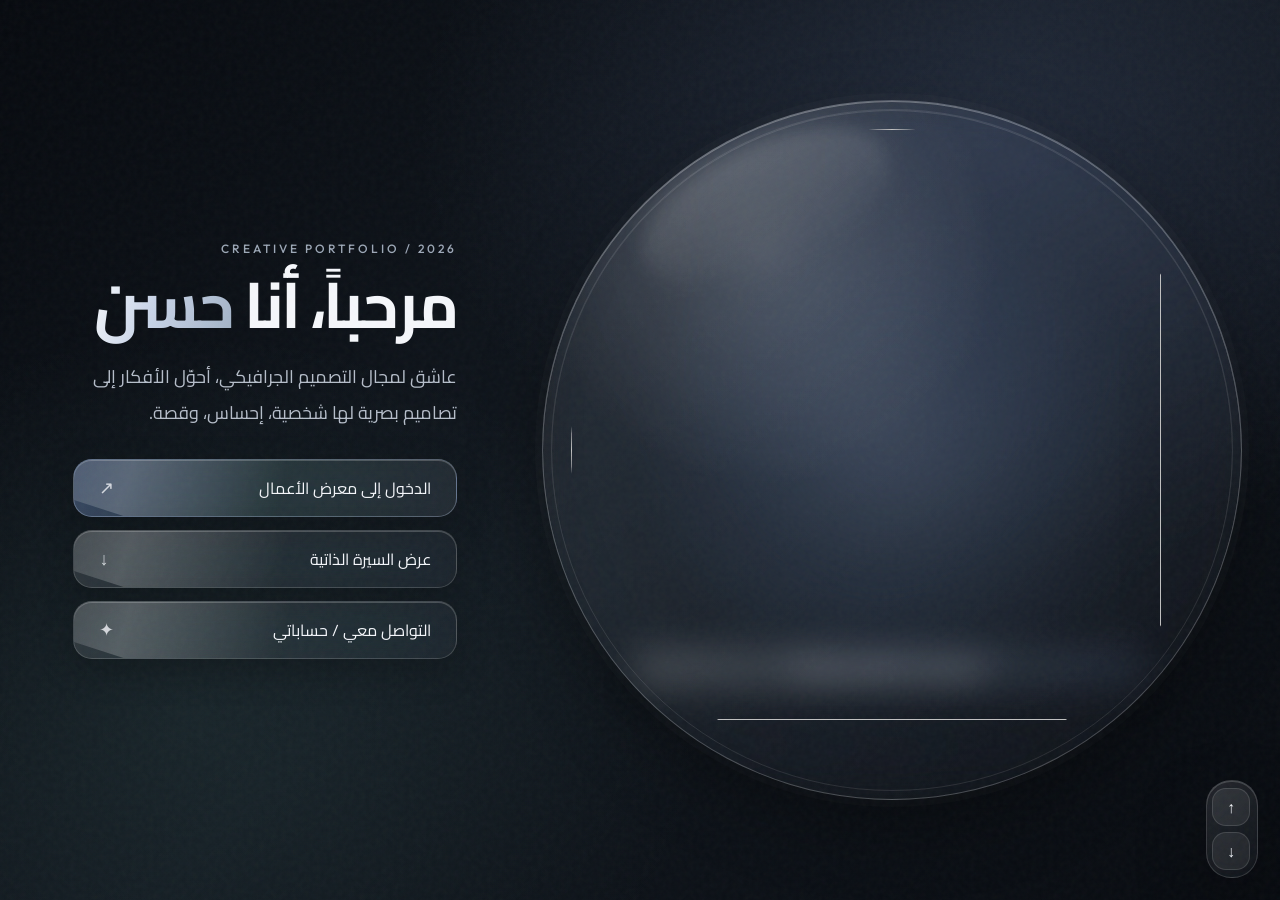
==== commit 2f785b23: "Update index.html" ====
--- a/index.html
+++ b/index.html
@@ -92,25 +92,80 @@
 .home-actions{display:grid;gap:13px;max-width:510px}
 .home-actions .glass-btn{justify-content:space-between;text-align:right}
 .home-actions .icon{font-size:18px;opacity:.8}
-.portrait-side{min-height:650px;display:grid;place-items:end center;position:relative}
-.portrait-glow{position:absolute;width:65%;aspect-ratio:1;border-radius:50%;background:radial-gradient(circle,rgba(190,215,255,.16),transparent 65%);filter:blur(25px)}
+.portrait-side{
+  min-height:650px;
+  display:grid;
+  place-items:center;
+  position:relative;
+  isolation:isolate;
+}
+.portrait-glow{
+  position:absolute;
+  width:min(76%,620px);
+  aspect-ratio:1;
+  border-radius:50%;
+  background:radial-gradient(circle,rgba(190,215,255,.18) 0%,rgba(150,190,255,.07) 42%,transparent 70%);
+  filter:blur(25px);
+  z-index:0;
+}
+.portrait-frame{
+  position:relative;
+  z-index:1;
+  width:min(var(--portrait-size),700px);
+  aspect-ratio:1;
+  display:grid;
+  place-items:center;
+  border-radius:50%;
+  overflow:hidden;
+  background:
+    radial-gradient(circle at 32% 22%,rgba(255,255,255,.16),transparent 32%),
+    linear-gradient(145deg,rgba(255,255,255,.105),rgba(255,255,255,.035));
+  border:1px solid rgba(255,255,255,.22);
+  box-shadow:
+    inset 0 1px 0 rgba(255,255,255,.30),
+    inset 0 -20px 45px rgba(0,0,0,.12),
+    0 25px 70px rgba(0,0,0,.34),
+    0 0 0 7px rgba(255,255,255,.025);
+  backdrop-filter:blur(18px) saturate(140%);
+  -webkit-backdrop-filter:blur(18px) saturate(140%);
+}
+.portrait-frame:before{
+  content:"";
+  position:absolute;
+  inset:8px;
+  border-radius:50%;
+  border:1px solid rgba(255,255,255,.10);
+  box-shadow:inset 0 1px 0 rgba(255,255,255,.12);
+  pointer-events:none;
+  z-index:3;
+}
+.portrait-frame:after{
+  content:"";
+  position:absolute;
+  width:38%;
+  height:18%;
+  top:6%;
+  left:13%;
+  border-radius:50%;
+  background:linear-gradient(180deg,rgba(255,255,255,.16),transparent);
+  transform:rotate(-24deg);
+  filter:blur(9px);
+  pointer-events:none;
+  z-index:3;
+}
 .portrait{
-  width:var(--portrait-size);max-width:100%;height:auto;max-height:78vh;object-fit:contain;
-  position:relative;z-index:2;
-   -webkit-mask-image:linear-gradient(
-    to bottom,
-    #000 70%,
-    rgba(0,0,0,.8) 82%,
-    transparent 100%
-  );
-  mask-image:linear-gradient(
-    to bottom,
-    #000 70%,
-    rgba(0,0,0,.8) 82%,
-    transparent 100%
-  );
-  mask-image:linear-gradient(to bottom,#000 70%,rgba(0,0,0,.72) 82%,transparent 100%);
-  filter:drop-shadow(0 35px 50px rgba(0,0,0,.5));
+  width:92%;
+  height:92%;
+  max-width:none;
+  max-height:none;
+  object-fit:contain;
+  object-position:center center;
+  position:relative;
+  z-index:2;
+  display:block;
+  filter:drop-shadow(0 28px 38px rgba(0,0,0,.42));
+       border-radius:50%;
+  /* لا يوجد blur أو mask على الصورة نفسها */
 }
 .portrait-label{
   position:absolute;
@@ -253,7 +308,8 @@
   .home-grid{grid-template-columns:1fr;gap:0}
   #home{padding:0 0 50px}
   .portrait-side{order:-1;min-height:54vh}
-  .portrait{width:min(82vw,520px);max-height:54vh}
+  .portrait-frame{width:min(82vw,520px)}
+  .portrait{width:92%;height:92%}
   .portrait-label{bottom:10px}
   .home-copy{text-align:center;padding:15px 10px}
   .home-copy h1{font-size:42px}
@@ -275,6 +331,162 @@
   .glass-btn{width:100%}
   .hero-actions{display:grid}
 }
+
+/* ===== Social Accounts Popup ===== */
+.social-modal{
+  position:fixed;
+  inset:0;
+  z-index:9999;
+  display:grid;
+  place-items:center;
+  padding:20px;
+  opacity:0;
+  visibility:hidden;
+  pointer-events:none;
+  transition:opacity .25s ease, visibility .25s ease;
+}
+.social-modal.is-open{
+  opacity:1;
+  visibility:visible;
+  pointer-events:auto;
+}
+.social-modal-backdrop{
+  position:absolute;
+  inset:0;
+  background:rgba(3,6,10,.68);
+  backdrop-filter:blur(9px);
+  -webkit-backdrop-filter:blur(9px);
+}
+.social-modal-box{
+  position:relative;
+  width:min(92vw,520px);
+  padding:30px;
+  border:1px solid rgba(255,255,255,.16);
+  border-radius:28px;
+  background:
+    radial-gradient(circle at 20% 0%,rgba(255,255,255,.10),transparent 34%),
+    linear-gradient(145deg,rgba(255,255,255,.105),rgba(255,255,255,.035));
+  box-shadow:
+    inset 0 1px 0 rgba(255,255,255,.18),
+    0 30px 90px rgba(0,0,0,.52);
+  backdrop-filter:blur(24px) saturate(145%);
+  -webkit-backdrop-filter:blur(24px) saturate(145%);
+  transform:translateY(12px) scale(.97);
+  transition:transform .28s cubic-bezier(.2,.8,.2,1);
+}
+.social-modal.is-open .social-modal-box{
+  transform:translateY(0) scale(1);
+}
+.social-modal-close{
+  position:absolute;
+  top:14px;
+  right:14px;
+  width:36px;
+  height:36px;
+  border:1px solid rgba(255,255,255,.13);
+  border-radius:50%;
+  color:rgba(255,255,255,.82);
+  background:rgba(255,255,255,.055);
+  font-size:24px;
+  line-height:1;
+  cursor:pointer;
+  transition:.2s ease;
+}
+.social-modal-close:hover{
+  background:rgba(255,255,255,.12);
+  transform:rotate(90deg);
+}
+.social-modal-head{
+  text-align:center;
+  margin-bottom:22px;
+}
+.social-modal-kicker{
+  display:block;
+  margin-bottom:7px;
+  font-size:10px;
+  letter-spacing:2.5px;
+  color:rgba(200,255,242,.68);
+}
+.social-modal-head h3{
+  margin:0;
+  font-size:28px;
+  color:#fff;
+}
+.social-modal-head p{
+  margin:8px 0 0;
+  color:rgba(255,255,255,.55);
+  font-size:13px;
+}
+.social-grid{
+  display:grid;
+  grid-template-columns:repeat(2,1fr);
+  gap:12px;
+}
+.social-item{
+  min-height:82px;
+  display:flex;
+  align-items:center;
+  gap:12px;
+  padding:14px 16px;
+  border:1px solid rgba(255,255,255,.10);
+  border-radius:18px;
+  color:#fff;
+  text-decoration:none;
+  background:rgba(255,255,255,.045);
+  box-shadow:inset 0 1px 0 rgba(255,255,255,.07);
+  transition:transform .22s ease, background .22s ease, border-color .22s ease;
+}
+.social-item:hover{
+  transform:translateY(-3px);
+  background:rgba(255,255,255,.09);
+  border-color:rgba(255,255,255,.20);
+}
+.social-icon{
+  width:46px;
+  height:46px;
+  flex:0 0 46px;
+  display:grid;
+  place-items:center;
+  border-radius:15px;
+  border:1px solid rgba(255,255,255,.12);
+  background:linear-gradient(145deg,rgba(255,255,255,.13),rgba(255,255,255,.035));
+  box-shadow:inset 0 1px 0 rgba(255,255,255,.16);
+  font-size:12px;
+  font-weight:800;
+  letter-spacing:.5px;
+}
+.social-item span:last-child{
+  flex:1;
+  width:100%;
+  text-align:center;
+  font-size:15px;
+  font-weight:700;
+  white-space:nowrap;
+}
+.social-logo{
+  overflow:hidden;
+  display:grid;
+  place-items:center;
+  padding:7px;
+}
+.social-logo img{
+  width:100%;
+  height:100%;
+  object-fit:contain;
+  display:block;
+  border-radius:11px;
+}
+.social-logo svg{
+  width:100%;
+  height:100%;
+  display:block;
+}
+@media(max-width:520px){
+  .social-modal-box{padding:26px 18px 20px;border-radius:24px}
+  .social-grid{grid-template-columns:1fr}
+  .social-item{min-height:70px}
+}
+
 </style>
 </head>
 <body>
@@ -295,7 +507,9 @@
 
     <div class="portrait-side">
       <div class="portrait-glow"></div>
-      <img class="portrait" src="image/1.png" alt="Hassan portrait">
+      <div class="portrait-frame">
+        <img class="portrait" src="data:image/1.png">
+      </div>
       <div class="portrait-label">CREATIVE GRAPHIC DESIGNER</div>
     </div>
   </div>
@@ -504,5 +718,80 @@
 },{threshold:.12});
 document.querySelectorAll(".reveal").forEach(el=>observer.observe(el));
 </script>
+
+<!-- Social Accounts Modal -->
+<div class="social-modal" id="socialModal" aria-hidden="true">
+  <div class="social-modal-backdrop" data-close-social></div>
+
+  <div class="social-modal-box" role="dialog" aria-modal="true" aria-labelledby="socialModalTitle">
+    <button class="social-modal-close" type="button" aria-label="إغلاق" data-close-social>×</button>
+
+    <div class="social-modal-head">
+      <span class="social-modal-kicker">MY SOCIAL ACCOUNTS</span>
+      <h3 id="socialModalTitle">حساباتي</h3>
+      <p>اختر المنصة التي تريد زيارتي عليها</p>
+    </div>
+
+    <div class="social-grid">
+      <a class="social-item whatsapp" href="https://wa.me/YOUR_WHATSAPP" target="_blank" rel="noopener noreferrer">
+        <span class="social-icon social-logo"><img src="[data-uri]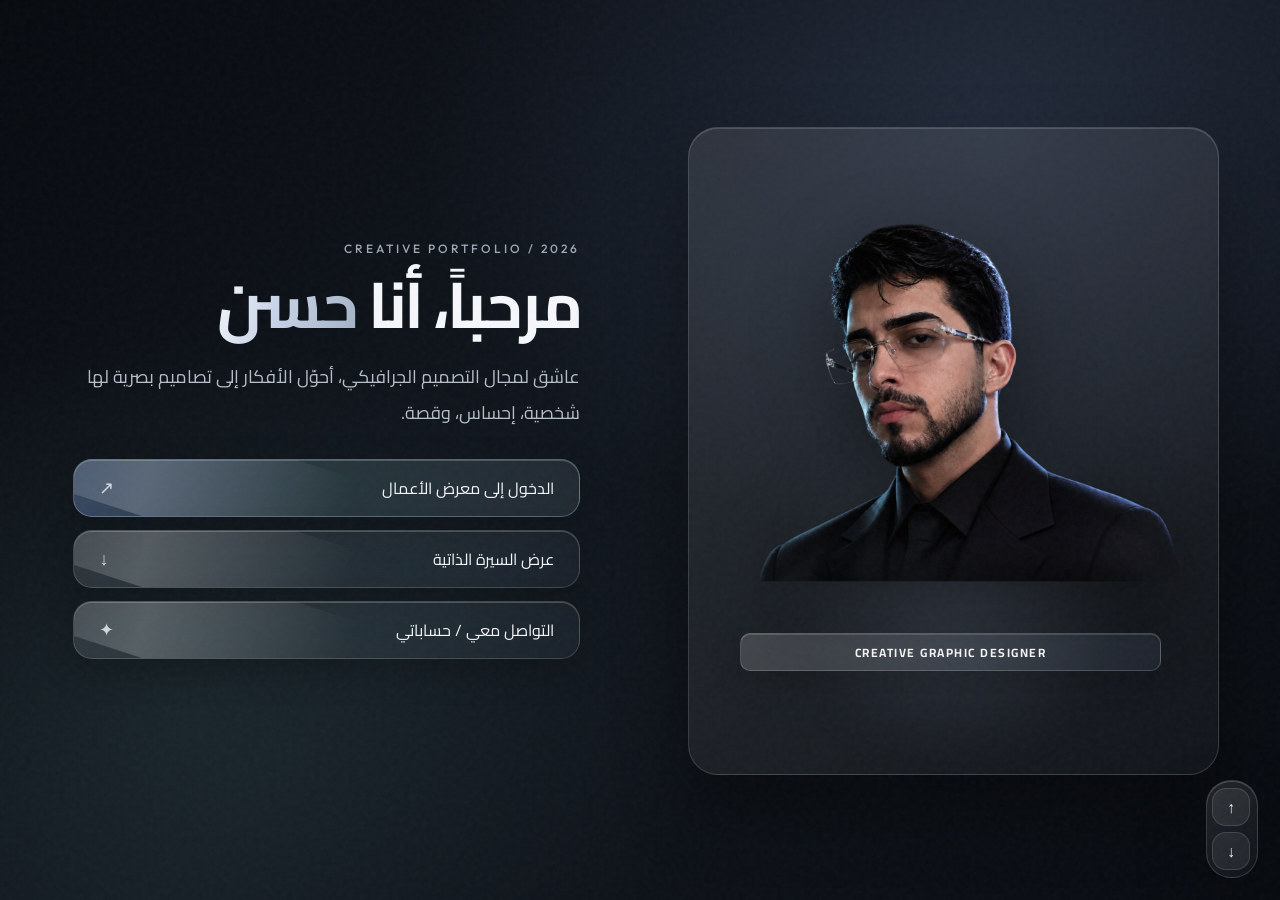
==== commit 0a8aaa9a: "Update index.html" ====
--- a/index.html
+++ b/index.html
@@ -1,3 +1,4 @@
+
 
 
 <!DOCTYPE html>
@@ -92,80 +93,31 @@
 .home-actions{display:grid;gap:13px;max-width:510px}
 .home-actions .glass-btn{justify-content:space-between;text-align:right}
 .home-actions .icon{font-size:18px;opacity:.8}
-.portrait-side{
-  min-height:650px;
+.portrait-side{min-height:650px;display:grid;place-items:end center;position:relative}
+.portrait-glow{position:absolute;width:65%;aspect-ratio:1;border-radius:50%;background:radial-gradient(circle,rgba(190,215,255,.16),transparent 65%);filter:blur(25px)}
+.portrait-frame{
+  width:min(var(--portrait-size), 560px);
+  height:min(72vh, 680px);
+  max-width:92%;
+  position:relative;
+  z-index:2;
   display:grid;
   place-items:center;
-  position:relative;
-  isolation:isolate;
-}
-.portrait-glow{
-  position:absolute;
-  width:min(76%,620px);
-  aspect-ratio:1;
-  border-radius:50%;
-  background:radial-gradient(circle,rgba(190,215,255,.18) 0%,rgba(150,190,255,.07) 42%,transparent 70%);
-  filter:blur(25px);
-  z-index:0;
-}
-.portrait-frame{
-  position:relative;
-  z-index:1;
-  width:min(var(--portrait-size),700px);
-  aspect-ratio:1;
-  display:grid;
-  place-items:center;
-  border-radius:50%;
   overflow:hidden;
-  background:
-    radial-gradient(circle at 32% 22%,rgba(255,255,255,.16),transparent 32%),
-    linear-gradient(145deg,rgba(255,255,255,.105),rgba(255,255,255,.035));
-  border:1px solid rgba(255,255,255,.22);
-  box-shadow:
-    inset 0 1px 0 rgba(255,255,255,.30),
-    inset 0 -20px 45px rgba(0,0,0,.12),
-    0 25px 70px rgba(0,0,0,.34),
-    0 0 0 7px rgba(255,255,255,.025);
-  backdrop-filter:blur(18px) saturate(140%);
-  -webkit-backdrop-filter:blur(18px) saturate(140%);
-}
-.portrait-frame:before{
-  content:"";
-  position:absolute;
-  inset:8px;
-  border-radius:50%;
-  border:1px solid rgba(255,255,255,.10);
-  box-shadow:inset 0 1px 0 rgba(255,255,255,.12);
-  pointer-events:none;
-  z-index:3;
-}
-.portrait-frame:after{
-  content:"";
-  position:absolute;
-  width:38%;
-  height:18%;
-  top:6%;
-  left:13%;
-  border-radius:50%;
-  background:linear-gradient(180deg,rgba(255,255,255,.16),transparent);
-  transform:rotate(-24deg);
-  filter:blur(9px);
-  pointer-events:none;
-  z-index:3;
+  border-radius:30px;
+  background:linear-gradient(145deg,rgba(255,255,255,.10),rgba(255,255,255,.035));
+  border:1px solid rgba(255,255,255,.14);
+  box-shadow:inset 0 1px 0 rgba(255,255,255,.16),0 35px 70px rgba(0,0,0,.38);
 }
 .portrait{
-  width:92%;
-  height:92%;
-  max-width:none;
-  max-height:none;
+  width:100%;
+  height:100%;
+  display:block;
   object-fit:contain;
-  object-position:center center;
+  object-position:center;
   position:relative;
   z-index:2;
-  display:block;
-  filter:drop-shadow(0 28px 38px rgba(0,0,0,.42));
-       border-radius:50%;
-  /* لا يوجد blur أو mask على الصورة نفسها */
+  filter:drop-shadow(0 25px 40px rgba(0,0,0,.42));
 }
 .portrait-label{
   position:absolute;
@@ -308,8 +260,12 @@
   .home-grid{grid-template-columns:1fr;gap:0}
   #home{padding:0 0 50px}
   .portrait-side{order:-1;min-height:54vh}
-  .portrait-frame{width:min(82vw,520px)}
-  .portrait{width:92%;height:92%}
+  .portrait-frame{
+    width:min(82vw,520px);
+    height:min(54vh,560px);
+    max-width:92%;
+    border-radius:24px;
+  }
   .portrait-label{bottom:10px}
   .home-copy{text-align:center;padding:15px 10px}
   .home-copy h1{font-size:42px}
@@ -331,162 +287,6 @@
   .glass-btn{width:100%}
   .hero-actions{display:grid}
 }
-
-/* ===== Social Accounts Popup ===== */
-.social-modal{
-  position:fixed;
-  inset:0;
-  z-index:9999;
-  display:grid;
-  place-items:center;
-  padding:20px;
-  opacity:0;
-  visibility:hidden;
-  pointer-events:none;
-  transition:opacity .25s ease, visibility .25s ease;
-}
-.social-modal.is-open{
-  opacity:1;
-  visibility:visible;
-  pointer-events:auto;
-}
-.social-modal-backdrop{
-  position:absolute;
-  inset:0;
-  background:rgba(3,6,10,.68);
-  backdrop-filter:blur(9px);
-  -webkit-backdrop-filter:blur(9px);
-}
-.social-modal-box{
-  position:relative;
-  width:min(92vw,520px);
-  padding:30px;
-  border:1px solid rgba(255,255,255,.16);
-  border-radius:28px;
-  background:
-    radial-gradient(circle at 20% 0%,rgba(255,255,255,.10),transparent 34%),
-    linear-gradient(145deg,rgba(255,255,255,.105),rgba(255,255,255,.035));
-  box-shadow:
-    inset 0 1px 0 rgba(255,255,255,.18),
-    0 30px 90px rgba(0,0,0,.52);
-  backdrop-filter:blur(24px) saturate(145%);
-  -webkit-backdrop-filter:blur(24px) saturate(145%);
-  transform:translateY(12px) scale(.97);
-  transition:transform .28s cubic-bezier(.2,.8,.2,1);
-}
-.social-modal.is-open .social-modal-box{
-  transform:translateY(0) scale(1);
-}
-.social-modal-close{
-  position:absolute;
-  top:14px;
-  right:14px;
-  width:36px;
-  height:36px;
-  border:1px solid rgba(255,255,255,.13);
-  border-radius:50%;
-  color:rgba(255,255,255,.82);
-  background:rgba(255,255,255,.055);
-  font-size:24px;
-  line-height:1;
-  cursor:pointer;
-  transition:.2s ease;
-}
-.social-modal-close:hover{
-  background:rgba(255,255,255,.12);
-  transform:rotate(90deg);
-}
-.social-modal-head{
-  text-align:center;
-  margin-bottom:22px;
-}
-.social-modal-kicker{
-  display:block;
-  margin-bottom:7px;
-  font-size:10px;
-  letter-spacing:2.5px;
-  color:rgba(200,255,242,.68);
-}
-.social-modal-head h3{
-  margin:0;
-  font-size:28px;
-  color:#fff;
-}
-.social-modal-head p{
-  margin:8px 0 0;
-  color:rgba(255,255,255,.55);
-  font-size:13px;
-}
-.social-grid{
-  display:grid;
-  grid-template-columns:repeat(2,1fr);
-  gap:12px;
-}
-.social-item{
-  min-height:82px;
-  display:flex;
-  align-items:center;
-  gap:12px;
-  padding:14px 16px;
-  border:1px solid rgba(255,255,255,.10);
-  border-radius:18px;
-  color:#fff;
-  text-decoration:none;
-  background:rgba(255,255,255,.045);
-  box-shadow:inset 0 1px 0 rgba(255,255,255,.07);
-  transition:transform .22s ease, background .22s ease, border-color .22s ease;
-}
-.social-item:hover{
-  transform:translateY(-3px);
-  background:rgba(255,255,255,.09);
-  border-color:rgba(255,255,255,.20);
-}
-.social-icon{
-  width:46px;
-  height:46px;
-  flex:0 0 46px;
-  display:grid;
-  place-items:center;
-  border-radius:15px;
-  border:1px solid rgba(255,255,255,.12);
-  background:linear-gradient(145deg,rgba(255,255,255,.13),rgba(255,255,255,.035));
-  box-shadow:inset 0 1px 0 rgba(255,255,255,.16);
-  font-size:12px;
-  font-weight:800;
-  letter-spacing:.5px;
-}
-.social-item span:last-child{
-  flex:1;
-  width:100%;
-  text-align:center;
-  font-size:15px;
-  font-weight:700;
-  white-space:nowrap;
-}
-.social-logo{
-  overflow:hidden;
-  display:grid;
-  place-items:center;
-  padding:7px;
-}
-.social-logo img{
-  width:100%;
-  height:100%;
-  object-fit:contain;
-  display:block;
-  border-radius:11px;
-}
-.social-logo svg{
-  width:100%;
-  height:100%;
-  display:block;
-}
-@media(max-width:520px){
-  .social-modal-box{padding:26px 18px 20px;border-radius:24px}
-  .social-grid{grid-template-columns:1fr}
-  .social-item{min-height:70px}
-}
-
 </style>
 </head>
 <body>
@@ -507,9 +307,7 @@
 
     <div class="portrait-side">
       <div class="portrait-glow"></div>
-      <div class="portrait-frame">
-        <img class="portrait" src="data:image/1.png">
-      </div>
+      <div class="portrait-frame"><img class="portrait" src="image/1.png" alt="Hassan portrait"></div>
       <div class="portrait-label">CREATIVE GRAPHIC DESIGNER</div>
     </div>
   </div>
@@ -718,80 +516,5 @@
 },{threshold:.12});
 document.querySelectorAll(".reveal").forEach(el=>observer.observe(el));
 </script>
-
-<!-- Social Accounts Modal -->
-<div class="social-modal" id="socialModal" aria-hidden="true">
-  <div class="social-modal-backdrop" data-close-social></div>
-
-  <div class="social-modal-box" role="dialog" aria-modal="true" aria-labelledby="socialModalTitle">
-    <button class="social-modal-close" type="button" aria-label="إغلاق" data-close-social>×</button>
-
-    <div class="social-modal-head">
-      <span class="social-modal-kicker">MY SOCIAL ACCOUNTS</span>
-      <h3 id="socialModalTitle">حساباتي</h3>
-      <p>اختر المنصة التي تريد زيارتي عليها</p>
-    </div>
-
-    <div class="social-grid">
-      <a class="social-item whatsapp" href="https://wa.me/YOUR_WHATSAPP" target="_blank" rel="noopener noreferrer">
-        <span class="social-icon social-logo"><img src="[data-uri]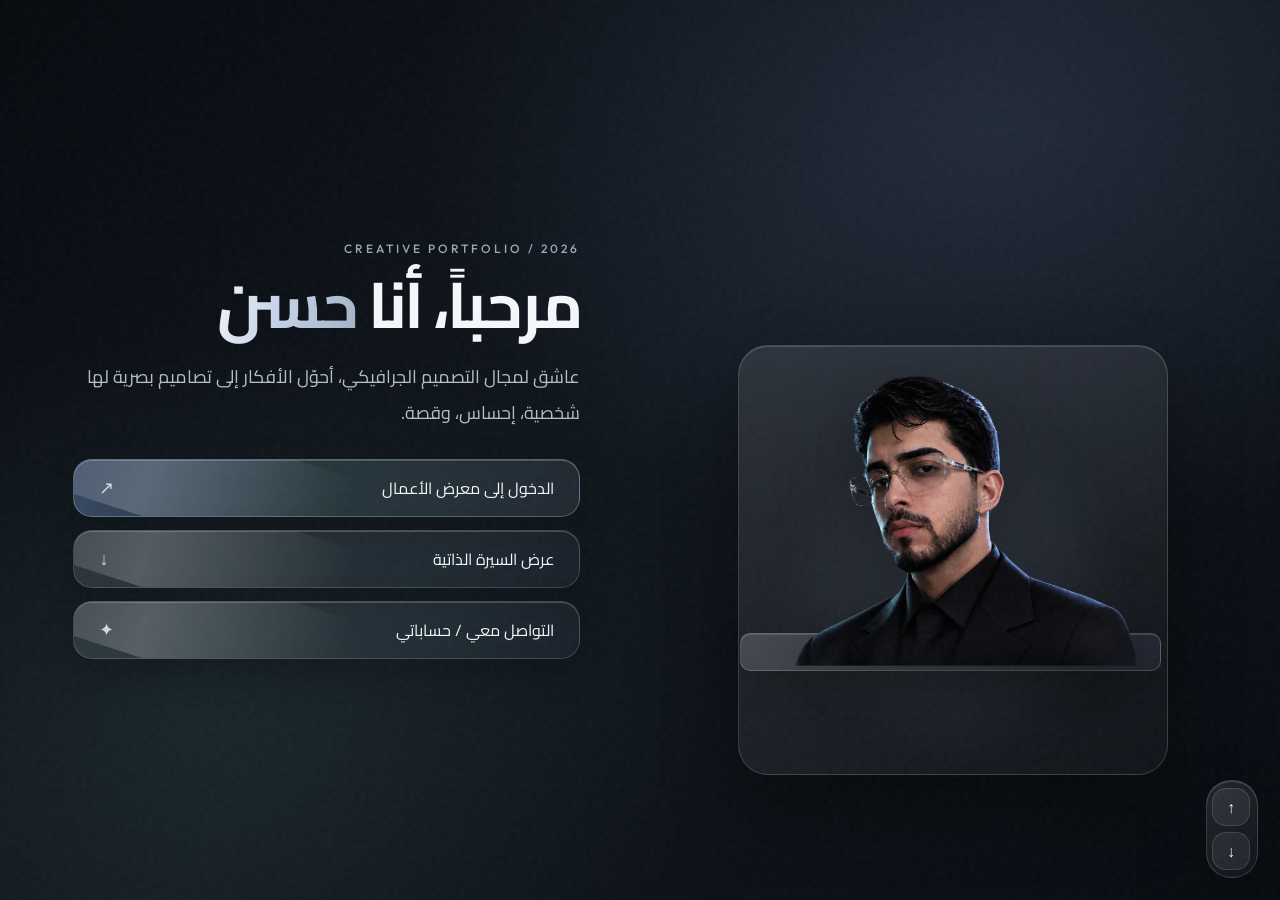
==== commit 2be86f81: "Update index.html" ====
--- a/index.html
+++ b/index.html
@@ -23,7 +23,7 @@
   --radius:30px;
 
   /* حجم صورة الشخصية — غيّر الرقم فقط */
-  --portrait-size: min(85vw, 700px);
+  --portrait-size: min(42vw, 430px);
 }
 
 *{box-sizing:border-box}
@@ -96,8 +96,9 @@
 .portrait-side{min-height:650px;display:grid;place-items:end center;position:relative}
 .portrait-glow{position:absolute;width:65%;aspect-ratio:1;border-radius:50%;background:radial-gradient(circle,rgba(190,215,255,.16),transparent 65%);filter:blur(25px)}
 .portrait-frame{
-  width:min(var(--portrait-size), 560px);
-  height:min(72vh, 680px);
+  width:min(var(--portrait-size), 430px);
+  aspect-ratio:1 / 1;
+  height:auto;
   max-width:92%;
   position:relative;
   z-index:2;
@@ -261,8 +262,9 @@
   #home{padding:0 0 50px}
   .portrait-side{order:-1;min-height:54vh}
   .portrait-frame{
-    width:min(82vw,520px);
-    height:min(54vh,560px);
+    width:min(82vw,420px);
+    aspect-ratio:1 / 1;
+    height:auto;
     max-width:92%;
     border-radius:24px;
   }
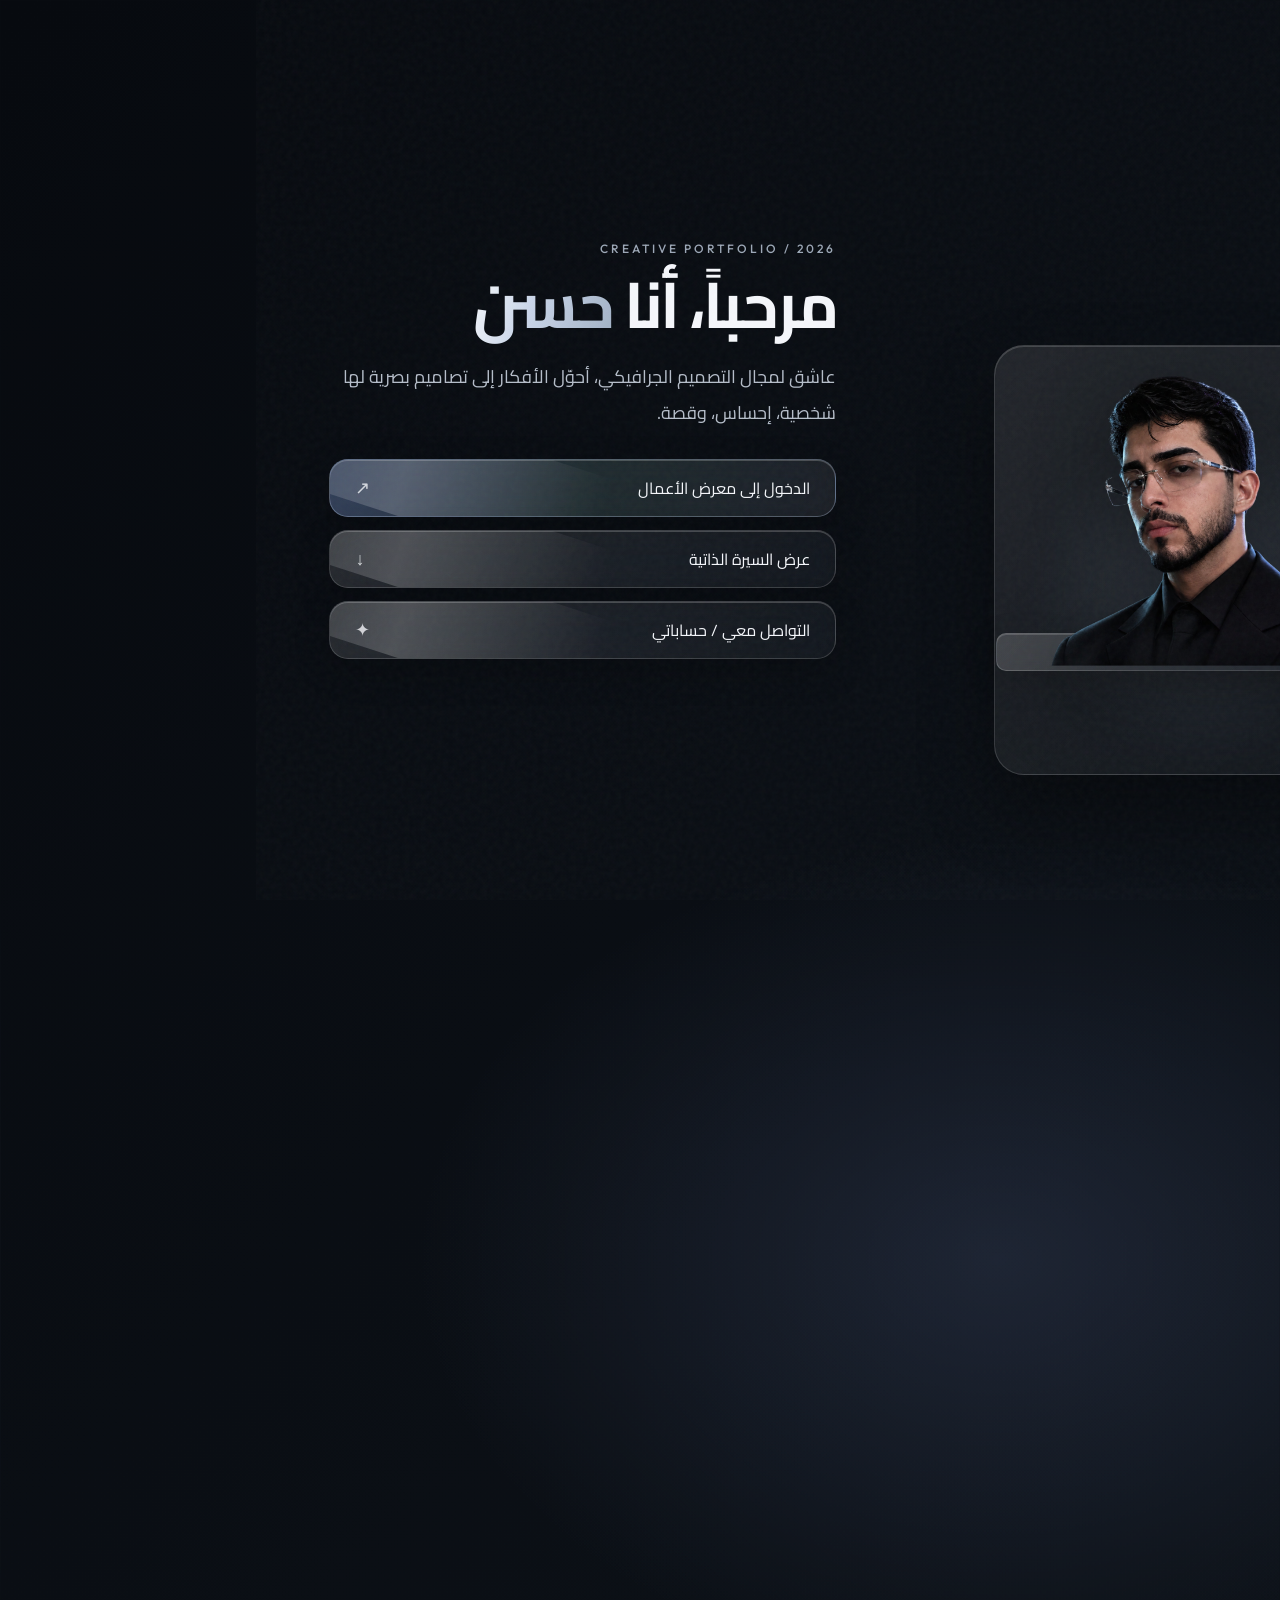
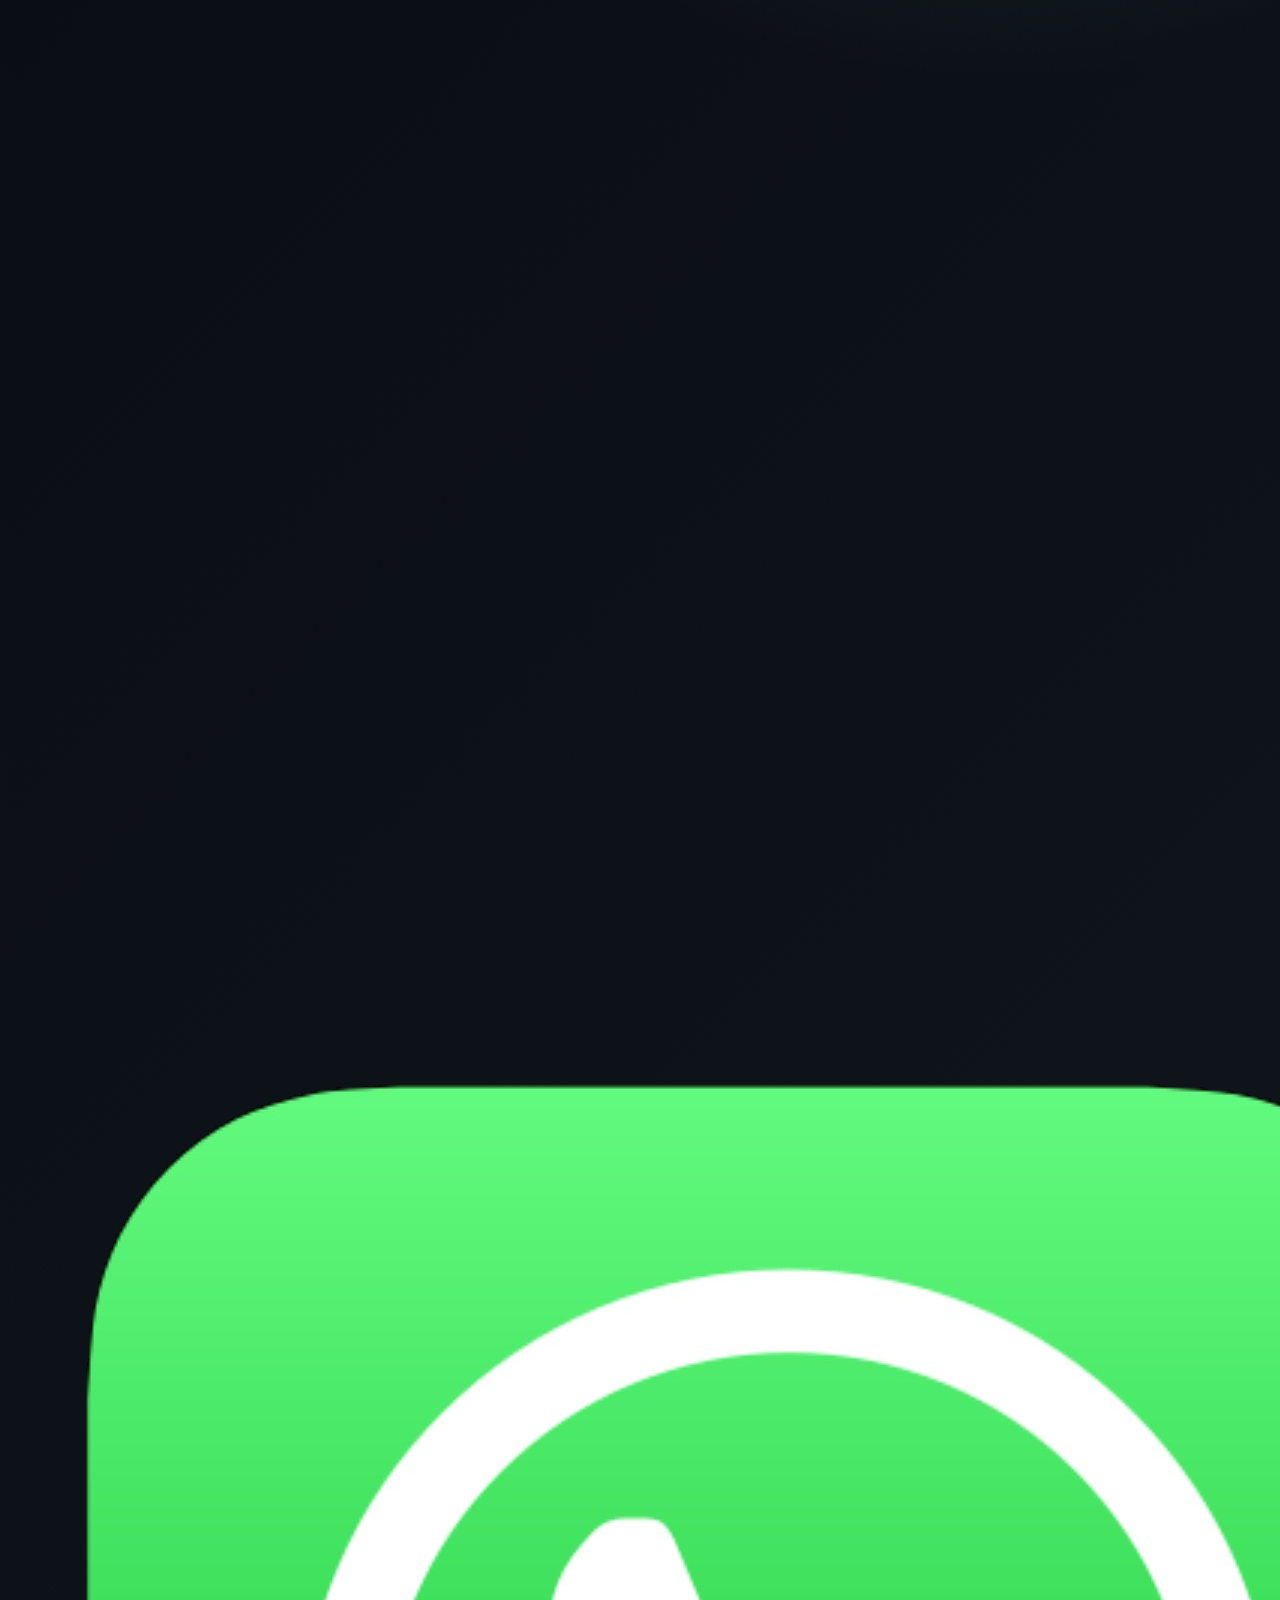
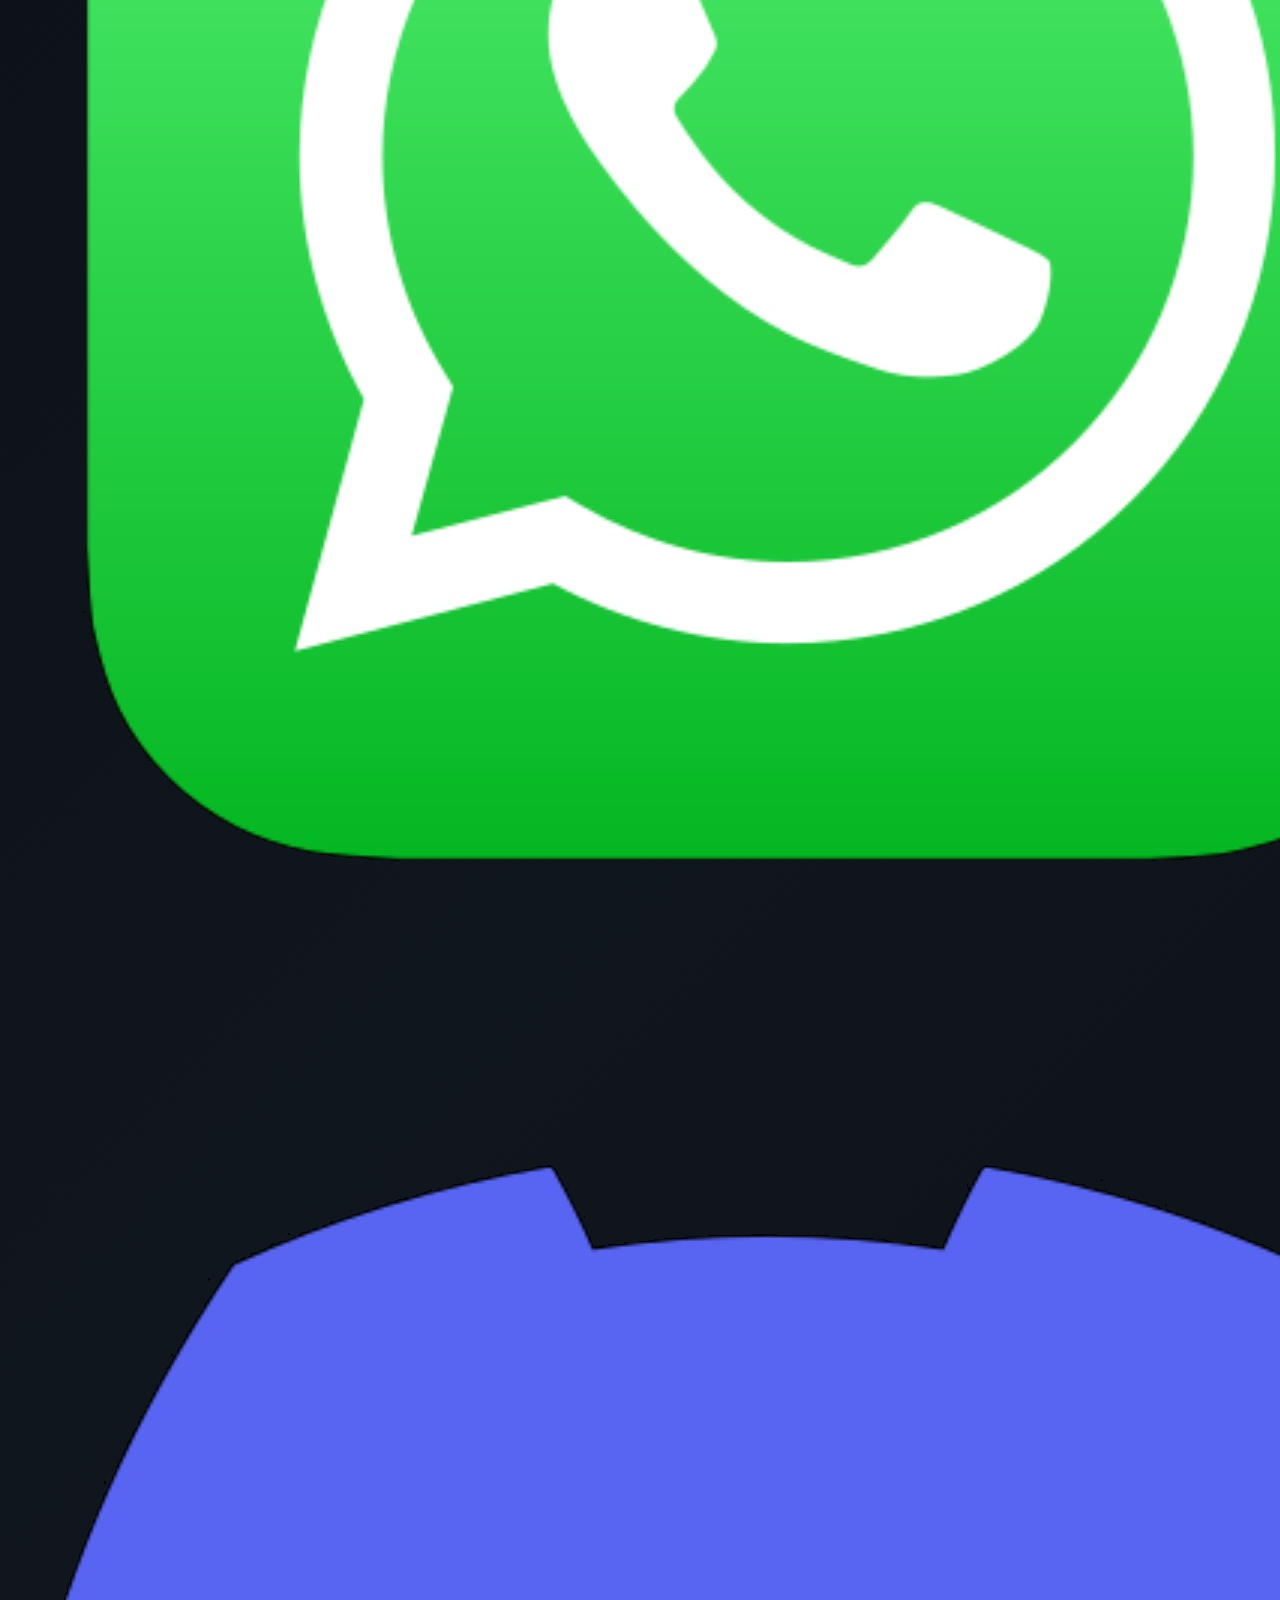
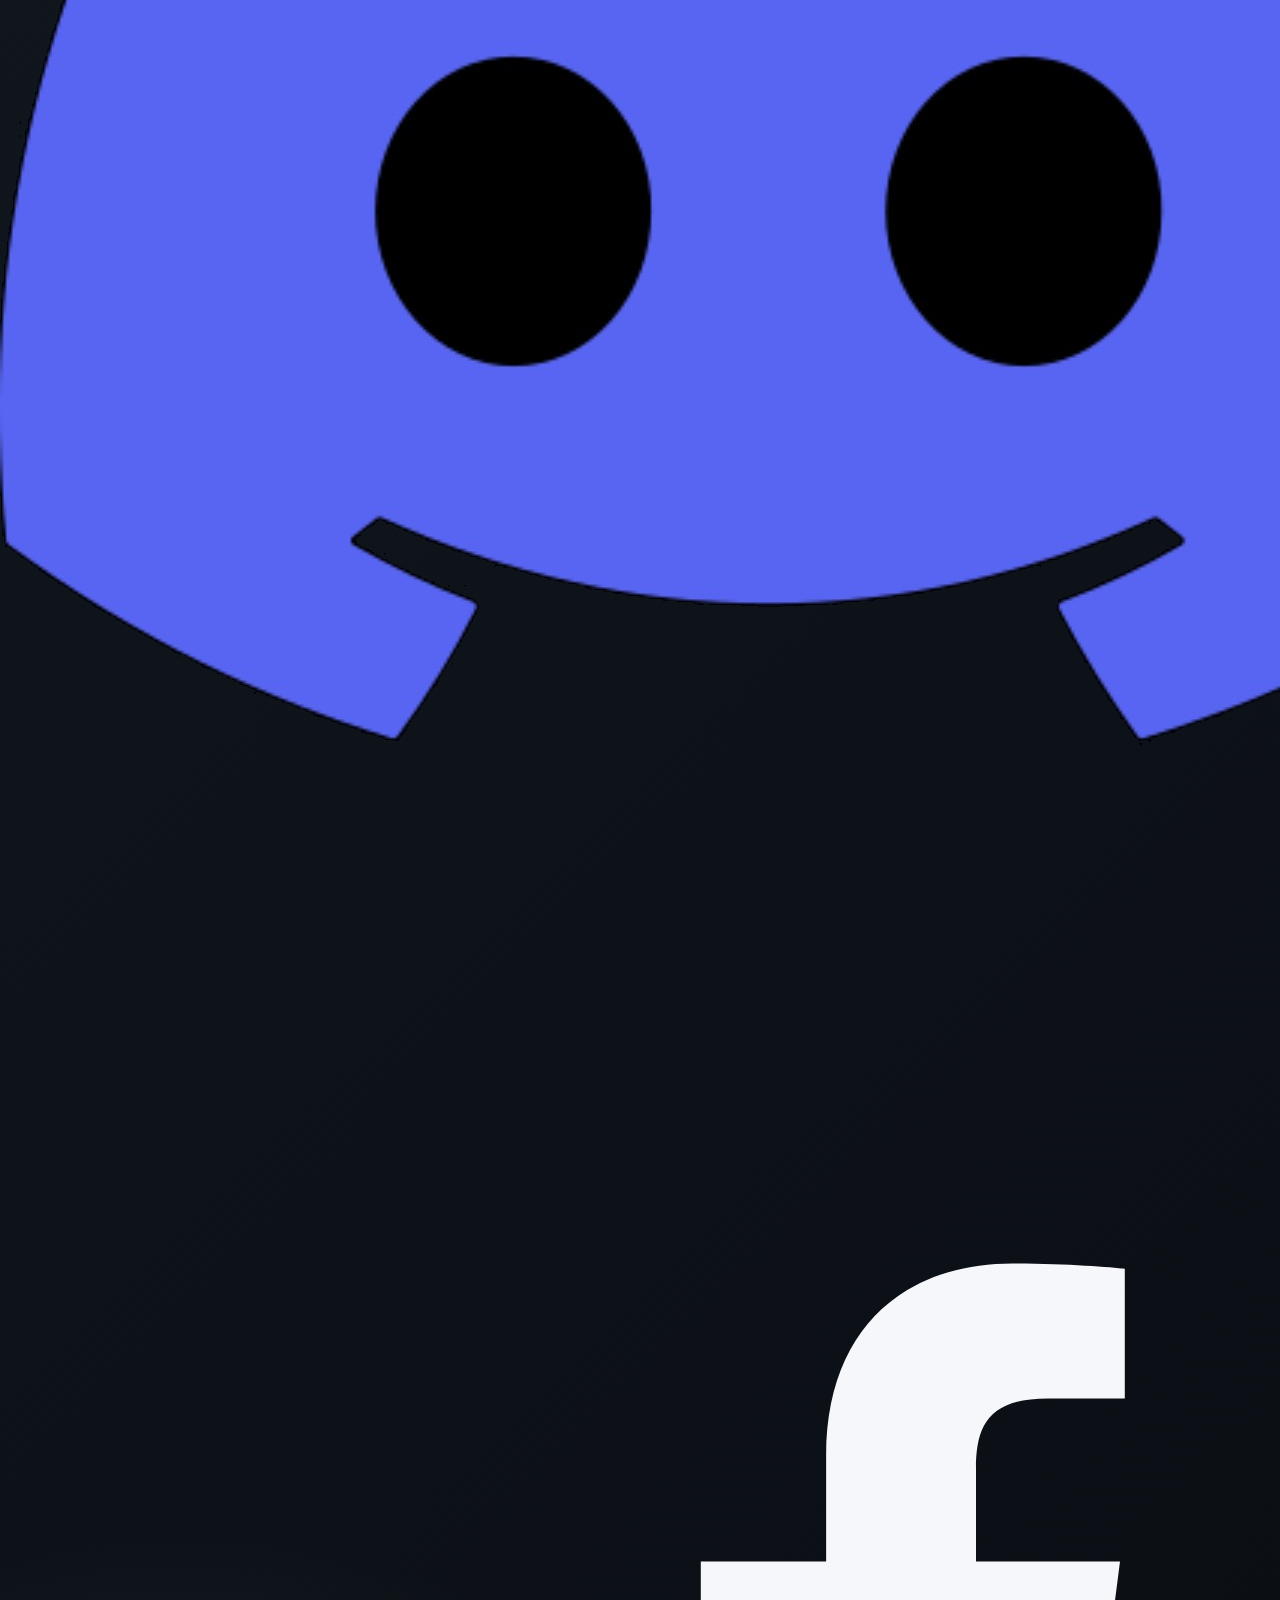
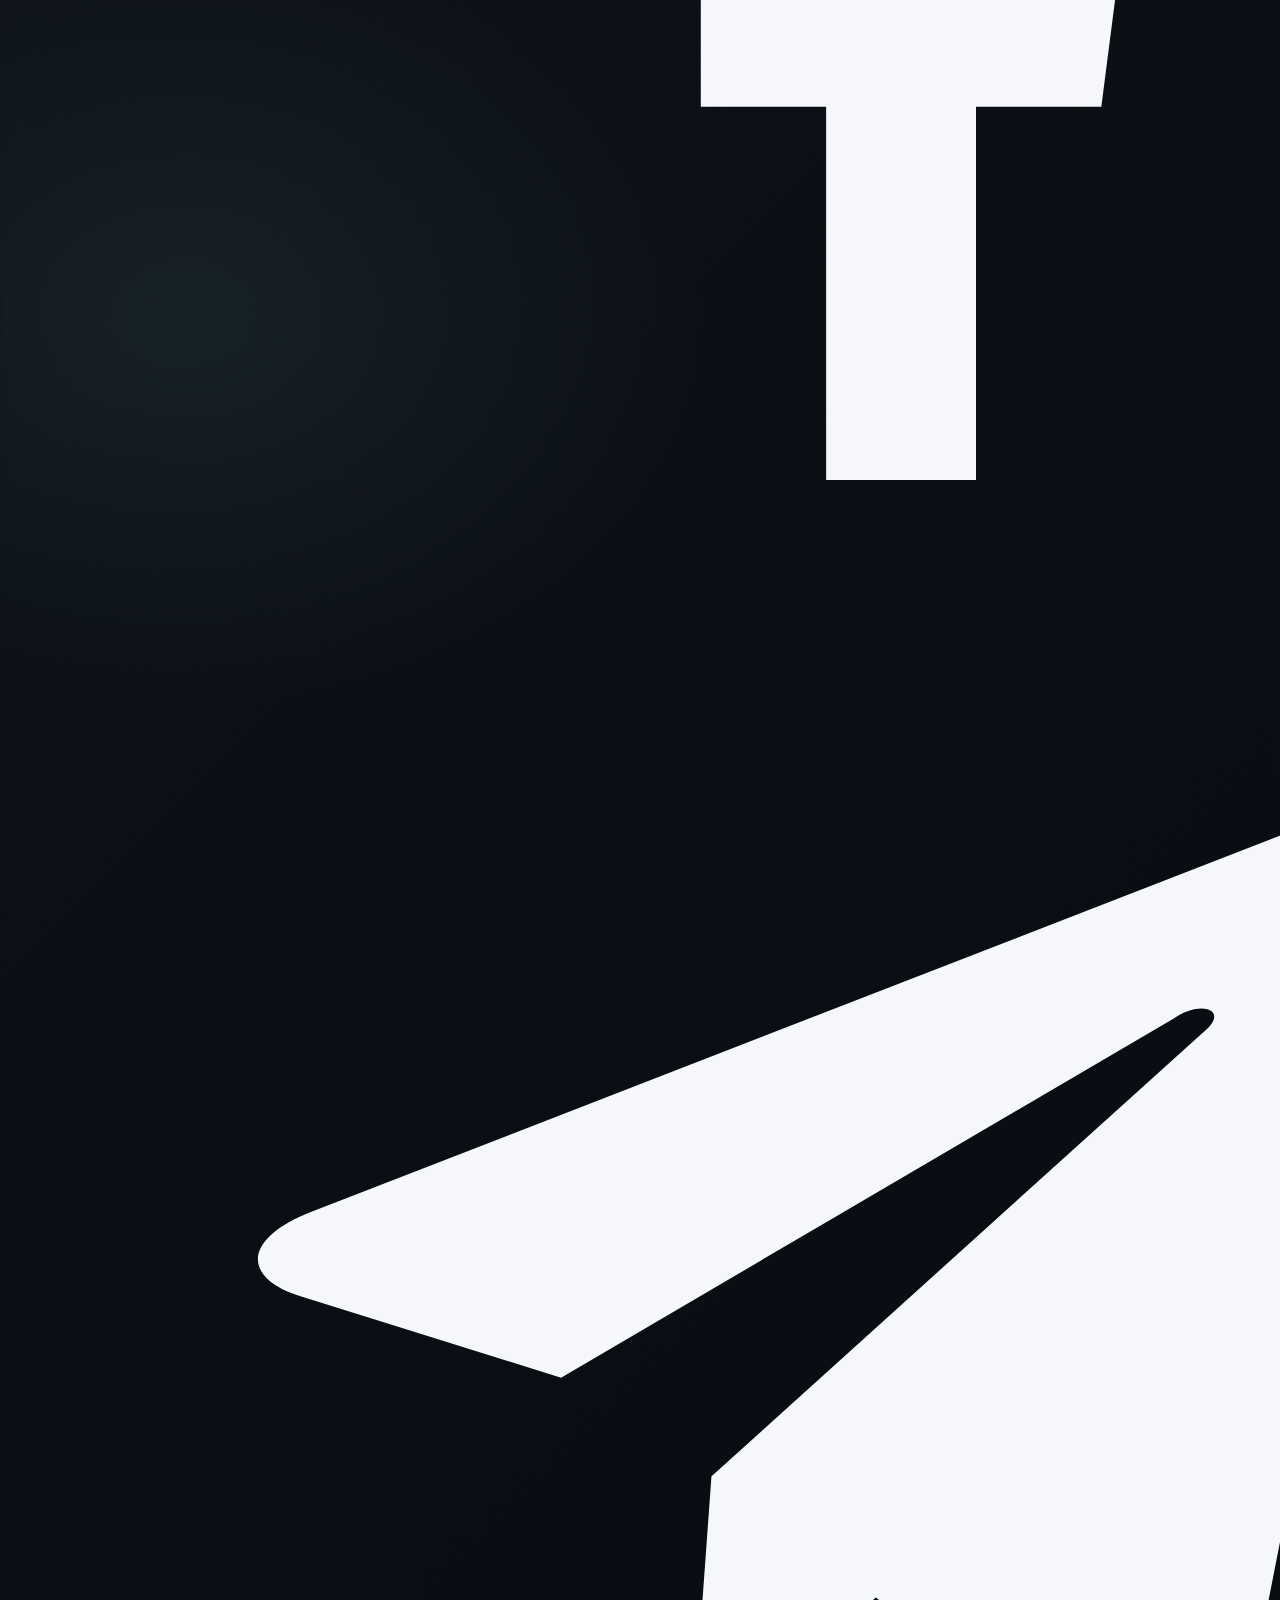
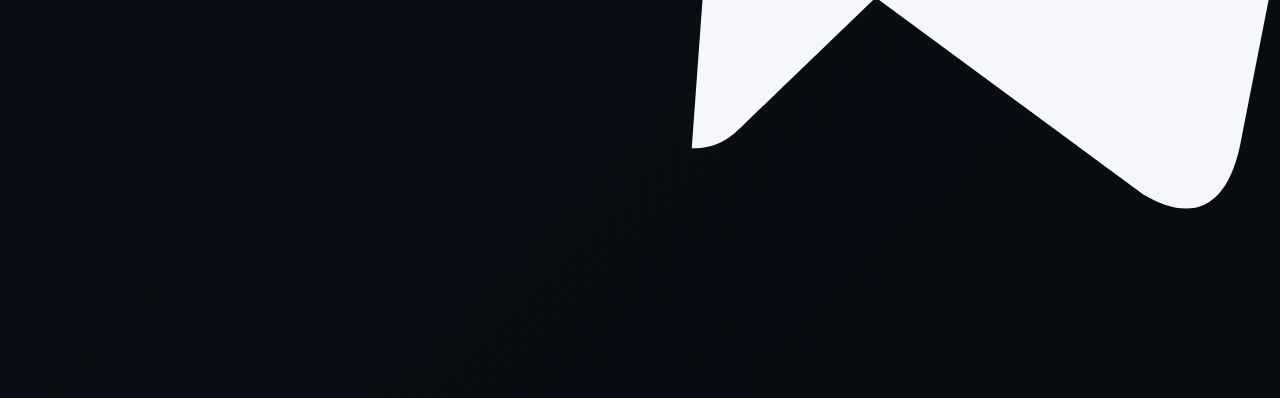
==== commit 1a2ad51f: "Update index.html" ====
--- a/index.html
+++ b/index.html
@@ -335,7 +335,7 @@
       <div class="category-grid glass">
         <button class="category" onclick="filterWorks('Gaming')">Gaming</button>
         <button class="category" onclick="filterWorks('social')">Social Media Posts</button>
-        <button class="category" onclick="filterWorks('brand')">Business Card</button>
+        <button class="category" onclick="filterWorks('brand')">prints design</button>
       </div>
     </div>
   </header>
@@ -345,7 +345,7 @@
       <button class="filter active" data-filter="all" onclick="filterWorks('all')">الكل</button>
       <button class="filter" data-filter="social" onclick="filterWorks('social')">Social Media Posts</button>
       <button class="filter" data-filter="gaming" onclick="filterWorks('Gaming')">Gaming</button>
-      <button class="filter" data-filter="brand" onclick="filterWorks('brand')">Business Card</button>
+      <button class="filter" data-filter="brand" onclick="filterWorks('brand')">print designs</button>
     </div>
 
     <div class="gallery-grid" id="gallery"></div>
@@ -520,3 +520,277 @@
 </script>
 </body>
 </html>
+
+<header class="hero wrap reveal">
+    <div class="eyebrow">VISUAL STORIES / SELECTED WORK</div>
+    <h2><span class="line">أحوّل الأفكار</span><span class="line">إلى تصاميم تُرى</span></h2>
+    <p>مساحة مختارة من أعمالي في التصميم الجرافيكي، من المحتوى الرقمي إلى التصاميم المطبوعة والهويات البصرية.</p>
+    <div class="hero-actions">
+      <button class="glass-btn primary" id="exploreBtn" onclick="toggleExplore()">استكشف أعمالي <span>✦</span></button>
+      <button class="glass-btn" onclick="scrollToContact()">تواصل معي <span>↘</span></button>
+    </div>
+
+    <div class="explore-panel" id="explorePanel">
+      <div class="category-grid glass">
+        <button class="category" onclick="filterWorks('Gaming')">Gaming</button>
+        <button class="category" onclick="filterWorks('social')">Social Media Posts</button>
+        <button class="category" onclick="filterWorks('brand')">Business Card</button>
+      </div>
+    </div>
+  </header>
+
+  <section class="gallery wrap reveal" id="works">
+    <div class="filters">
+      <button class="filter active" data-filter="all" onclick="filterWorks('all')">الكل</button>
+      <button class="filter" data-filter="social" onclick="filterWorks('social')">Social Media Posts</button>
+      <button class="filter" data-filter="gaming" onclick="filterWorks('Gaming')">Gaming</button>
+      <button class="filter" data-filter="brand" onclick="filterWorks('brand')">Business Card</button>
+    </div>
+
+    <div class="gallery-grid" id="gallery"></div>
+    <div class="empty" id="empty">أضف صورك إلى مجلد القسم ثم ستظهر هنا تلقائياً عند فتح الموقع.</div>
+  </section>
+
+  <section class="contact wrap reveal" id="contact">
+    <div class="contact-box glass">
+      <div class="eyebrow">CONTACT</div>
+      <h3>خلّينا نصنع شيئاً مميزاً.</h3>
+      <p>للتعاون، المشاريع، أو الاستفسارات، يمكنك التواصل معي عبر البريد أو حساباتي.</p>
+      <div class="contact-actions">
+        <a class="glass-btn primary" href="mailto:YOUR_EMAIL@example.com">تواصل معي عبر البريد ↗</a>
+        <a class="glass-btn" href="https://instagram.com/" target="_blank" rel="noopener">حساباتي ↗</a>
+      </div>
+    </div>
+    <div class="contact-box glass">
+      <div class="eyebrow">ABOUT</div>
+      <h3>Graphic Designer</h3>
+      <p>تصميم سوشال ميديا، Gaming، Print Design، Business والمزيد. استبدل هذا النص بمعلوماتك وسيرتك المختصرة.</p>
+      <button class="glass-btn" onclick="goHome()">العودة للصفحة الرئيسية ↑</button>
+    </div>
+  </section>
+</section>
+
+<div class="lightbox" id="lightbox" aria-hidden="true">
+  <img id="lightboxImage" src="" alt="عرض التصميم">
+</div>
+
+<div class="floating glass">
+  <button class="float-btn" title="إلى الأعلى" onclick="window.scrollTo({top:0,behavior:'smooth'})">↑</button>
+  <button class="float-btn" title="إلى الأسفل" onclick="window.scrollTo({top:document.body.scrollHeight,behavior:'smooth'})">↓</button>
+</div>
+
+<script>
+const folders = {
+  social: "image/social/",
+  Gaming: "image/Gaming/",
+  brand: "image/Business Card/"
+};
+
+/*
+  ضع أسماء الصور هنا.
+  المثال الحالي يجهز صورتين لكل قسم:
+  1.jpg و 2.jpg
+  ويمكنك إضافة المزيد بنفس الطريقة: "3.jpg", "4.jpg"...
+*/
+const works = [
+  {type:"social", files:["1 (1).jpg","1 (2).jpg","1 (3).jpg","1 (4).jpg","1 (5).jpg","1 (6).jpg","1 (7).jpg","1 (8).jpg","1 (10).jpg","1 (21).jpg","1 (23).jpg","1 (24).jpg","1 (15).jpg","1 (17).jpg","1 (18).jpg","1 (22).jpg","1 (25).jpg","1 (27).jpg","1 (28).jpg","1 (26).jpg","1 (33).jpg","1 (34).jpg","1 (34).jpg","1 (36).jpg","1 (37).jpg","1 (38).jpg","1 (39).jpg","1 (40).jpg","1 (29).jpg","1 (30).jpg","1 (31).jpg","1 (32).jpg","k (1).jpg","k (2).jpg","k (3).jpg","k (4).jpg"]},
+  {type:"Gaming", files:["1 (1).jpg","1 (10).jpg","1 (11).jpg","1 (12).jpg","1 (13).jpg","1 (14).jpg","1 (15).jpg","1 (16).jpg","1 (17).jpg"]},
+  {type:"brand", files:["1.jpg","1 (1).jpg","1 (2).jpg","1 (3).jpg","1 (4).jpg","1 (5).jpg","1 (6).jpg","1 (7).jpg","1 (8).jpg","1 (9).jpg","1 (10).jpg","1 (11).jpg","1 (12).jpg","1 (13).jpg","1 (14).jpg","1 (15).jpg","1 (16).jpg","1 (17).jpg"]}
+];
+
+function organizeGallery(){
+  const gallery=document.getElementById("gallery");
+  const cards=[...gallery.querySelectorAll(":scope > .card")];
+
+  // Remove old pair wrappers and put cards back directly in the grid.
+  gallery.querySelectorAll(":scope > .landscape-pair").forEach(pair=>{
+    [...pair.children].forEach(card=>gallery.appendChild(card));
+    pair.remove();
+  });
+
+  const landscape=[];
+  cards.forEach(card=>{
+    const img=card.querySelector("img");
+    if(img && img.naturalWidth && img.naturalHeight){
+      if(img.naturalWidth > img.naturalHeight) landscape.push(card);
+    }
+  });
+
+  // Pair horizontal images two-by-two. Portrait images remain untouched.
+  for(let i=0;i<landscape.length;i+=2){
+    if(!landscape[i+1]) break;
+    const pair=document.createElement("div");
+    pair.className="landscape-pair";
+    gallery.insertBefore(pair, landscape[i]);
+    pair.appendChild(landscape[i]);
+    pair.appendChild(landscape[i+1]);
+  }
+}
+
+function buildGallery(){
+  const gallery=document.getElementById("gallery");
+  gallery.innerHTML="";
+  works.forEach(group=>{
+    group.files.forEach(file=>{
+      const card=document.createElement("article");
+      card.className="card reveal-card";
+      card.dataset.type=group.type;
+      const src = folders[group.type] + encodeURIComponent(file);
+      card.innerHTML = `<img src="${src}" alt="${group.type} design" loading="lazy">
+        <div class="img-error" hidden>تعذر تحميل الصورة: ${src}</div>`;
+      const img = card.querySelector("img");
+      img.addEventListener("error", () => {
+        img.style.display = "none";
+        card.querySelector(".img-error").hidden = false;
+      });
+      card.addEventListener("click", () => openLightbox(src, group.type + " design"));
+      img.addEventListener("load", organizeGallery);
+      gallery.appendChild(card);
+    });
+  });
+}
+buildGallery();
+setTimeout(organizeGallery, 250);
+
+function openPortfolio(){
+  document.getElementById("home").style.display="none";
+  const p=document.getElementById("portfolio");
+  p.classList.add("active");
+  window.scrollTo({top:0,behavior:"smooth"});
+  setTimeout(()=>document.querySelectorAll(".reveal").forEach(x=>x.classList.add("show")),100);
+}
+function goHome(){
+  document.getElementById("portfolio").classList.remove("active");
+  document.getElementById("home").style.display="grid";
+  window.scrollTo({top:0,behavior:"smooth"});
+}
+function toggleExplore(){
+  document.getElementById("explorePanel").classList.toggle("open");
+}
+function filterWorks(type){
+  document.querySelectorAll(".filter").forEach(x=>x.classList.toggle("active",x.dataset.filter===type));
+  document.querySelectorAll(".card").forEach(card=>{
+    card.classList.toggle("hidden",type!=="all" && card.dataset.type!==type);
+  });
+  document.querySelectorAll(".landscape-pair").forEach(pair=>{
+    const visibleCards=[...pair.children].filter(card=>!card.classList.contains("hidden"));
+    pair.classList.toggle("hidden",visibleCards.length===0);
+  });
+  const panel=document.getElementById("explorePanel");
+  if(type!=="all" && panel.classList.contains("open")){
+    setTimeout(()=>document.getElementById("works").scrollIntoView({behavior:"smooth",block:"start"}),180);
+  }
+}
+function scrollToContact(){
+  if(!document.getElementById("portfolio").classList.contains("active")) openPortfolio();
+  setTimeout(()=>document.getElementById("contact").scrollIntoView({behavior:"smooth",block:"start"}),180);
+}
+
+const lightbox=document.getElementById("lightbox");
+const lightboxImage=document.getElementById("lightboxImage");
+
+function openLightbox(src, alt){
+  lightboxImage.src=src;
+  lightboxImage.alt=alt;
+  lightbox.classList.add("open");
+  lightbox.setAttribute("aria-hidden","false");
+  document.body.style.overflow="hidden";
+}
+
+function closeLightbox(){
+  lightbox.classList.remove("open");
+  lightbox.setAttribute("aria-hidden","true");
+  lightboxImage.src="";
+  document.body.style.overflow="";
+}
+
+lightbox.addEventListener("click", (e)=>{
+  if(e.target===lightbox) closeLightbox();
+});
+
+document.addEventListener("keydown", (e)=>{
+  if(e.key==="Escape" && lightbox.classList.contains("open")) closeLightbox();
+});
+
+const observer=new IntersectionObserver(entries=>{
+  entries.forEach(e=>{if(e.isIntersecting)e.target.classList.add("show")});
+},{threshold:.12});
+document.querySelectorAll(".reveal").forEach(el=>observer.observe(el));
+</script>
+
+<!-- Social Accounts Modal -->
+<div class="social-modal" id="socialModal" aria-hidden="true">
+  <div class="social-modal-backdrop" data-close-social></div>
+
+  <div class="social-modal-box" role="dialog" aria-modal="true" aria-labelledby="socialModalTitle">
+    <button class="social-modal-close" type="button" aria-label="إغلاق" data-close-social>×</button>
+
+    <div class="social-modal-head">
+      <span class="social-modal-kicker">MY SOCIAL ACCOUNTS</span>
+      <h3 id="socialModalTitle">حساباتي</h3>
+      <p>اختر المنصة التي تريد زيارتي عليها</p>
+    </div>
+
+    <div class="social-grid">
+      <a class="social-item whatsapp" href="https://wa.me/qr/C56J2WXJU2QFL1" target="_blank" rel="noopener noreferrer">
+        <span class="social-icon social-logo"><img src="[data-uri]